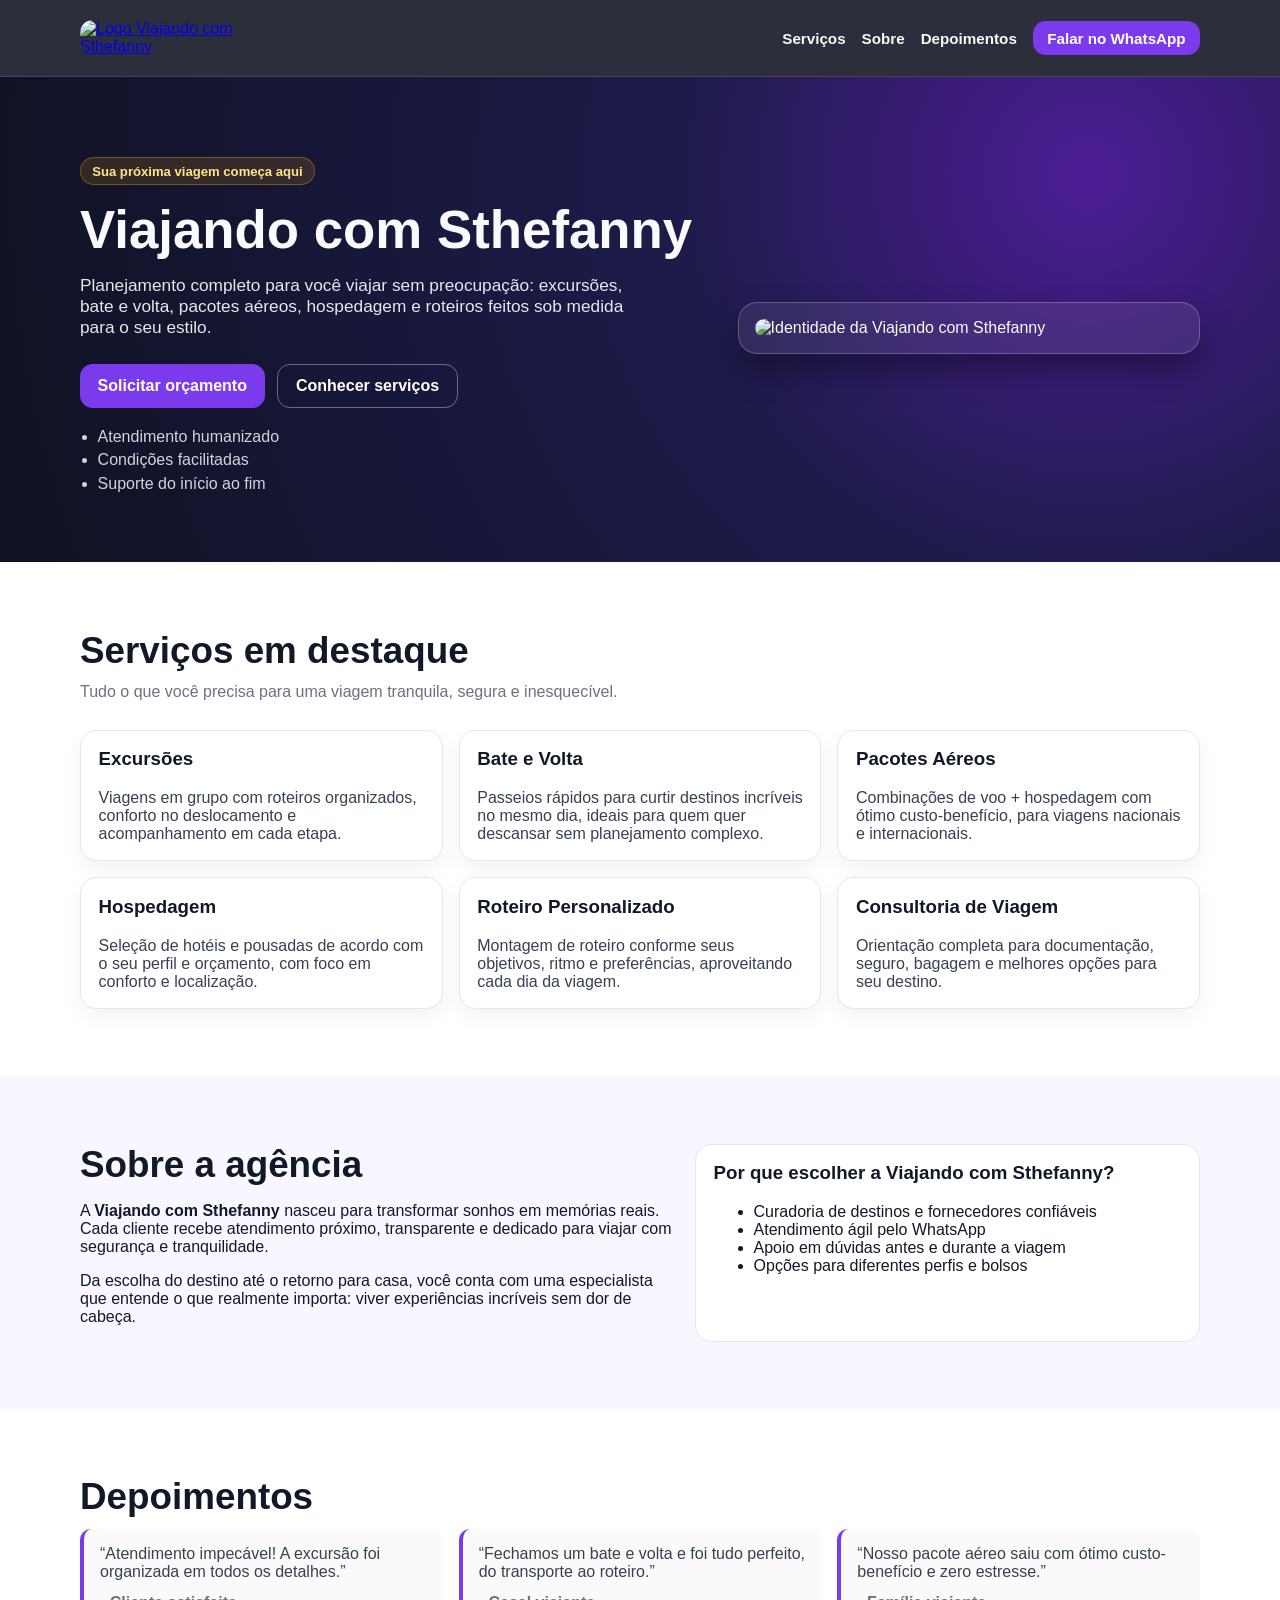
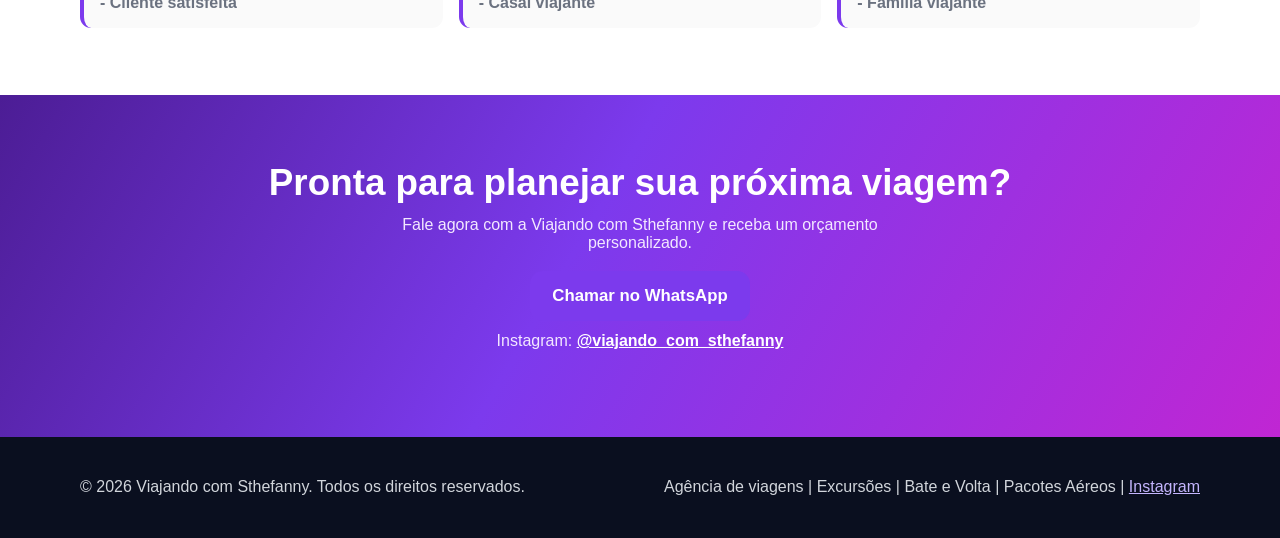
==== public/index.html @ 438d976a "fix: ajusta estrutura estática para deploy na vercel" ====
<!doctype html>
<html lang="pt-BR">
  <head>
    <meta charset="UTF-8" />
    <meta name="viewport" content="width=device-width, initial-scale=1.0" />
    <title>Viajando com Sthefanny | Excursões, Bate e Volta e Pacotes Aéreos</title>
    <meta
      name="description"
      content="Agência de viagens Viajando com Sthefanny: excursões, bate e volta, pacotes aéreos, hospedagem e roteiros personalizados com atendimento humanizado."
    />
    <meta name="theme-color" content="#6d28d9" />
    <meta property="og:title" content="Viajando com Sthefanny" />
    <meta
      property="og:description"
      content="Transforme seus planos em viagens inesquecíveis com excursões, bate e volta e pacotes completos."
    />
    <meta property="og:type" content="website" />
    <meta property="og:image" content="/logo-viajando-com-sthefanny.png" />
    <link rel="stylesheet" href="./styles.css" />
  </head>
  <body>
    <header class="header">
      <div class="container nav">
        <a href="#inicio" class="brand">
          <img src="/logo-viajando-com-sthefanny.png" alt="Logo Viajando com Sthefanny" />
        </a>
        <nav>
          <a href="#servicos">Serviços</a>
          <a href="#sobre">Sobre</a>
          <a href="#depoimentos">Depoimentos</a>
          <a href="#contato" class="btn btn-sm">Falar no WhatsApp</a>
        </nav>
      </div>
    </header>

    <main id="inicio">
      <section class="hero">
        <div class="container hero-grid">
          <div>
            <span class="tag">Sua próxima viagem começa aqui</span>
            <h1>Viajando com Sthefanny</h1>
            <p>
              Planejamento completo para você viajar sem preocupação: excursões, bate e volta,
              pacotes aéreos, hospedagem e roteiros feitos sob medida para o seu estilo.
            </p>
            <div class="actions">
              <a class="btn" href="https://wa.me/5561993784630?text=Ol%C3%A1%2C%20quero%20planejar%20uma%20viagem%20com%20a%20Viajando%20com%20Sthefanny!" target="_blank" rel="noopener noreferrer">Solicitar orçamento</a>
              <a class="btn btn-ghost" href="#servicos">Conhecer serviços</a>
            </div>
            <ul class="highlights">
              <li>Atendimento humanizado</li>
              <li>Condições facilitadas</li>
              <li>Suporte do início ao fim</li>
            </ul>
          </div>
          <div class="hero-card">
            <img src="/logo-viajando-com-sthefanny.png" alt="Identidade da Viajando com Sthefanny" />
          </div>
        </div>
      </section>

      <section id="servicos" class="section">
        <div class="container">
          <h2>Serviços em destaque</h2>
          <p class="section-intro">
            Tudo o que você precisa para uma viagem tranquila, segura e inesquecível.
          </p>
          <div class="cards">
            <article class="card">
              <h3>Excursões</h3>
              <p>
                Viagens em grupo com roteiros organizados, conforto no deslocamento e
                acompanhamento em cada etapa.
              </p>
            </article>
            <article class="card">
              <h3>Bate e Volta</h3>
              <p>
                Passeios rápidos para curtir destinos incríveis no mesmo dia, ideais para quem
                quer descansar sem planejamento complexo.
              </p>
            </article>
            <article class="card">
              <h3>Pacotes Aéreos</h3>
              <p>
                Combinações de voo + hospedagem com ótimo custo-benefício, para viagens nacionais e
                internacionais.
              </p>
            </article>
            <article class="card">
              <h3>Hospedagem</h3>
              <p>
                Seleção de hotéis e pousadas de acordo com o seu perfil e orçamento, com foco em
                conforto e localização.
              </p>
            </article>
            <article class="card">
              <h3>Roteiro Personalizado</h3>
              <p>
                Montagem de roteiro conforme seus objetivos, ritmo e preferências, aproveitando cada
                dia da viagem.
              </p>
            </article>
            <article class="card">
              <h3>Consultoria de Viagem</h3>
              <p>
                Orientação completa para documentação, seguro, bagagem e melhores opções para seu
                destino.
              </p>
            </article>
          </div>
        </div>
      </section>

      <section id="sobre" class="section section-alt">
        <div class="container split">
          <div>
            <h2>Sobre a agência</h2>
            <p>
              A <strong>Viajando com Sthefanny</strong> nasceu para transformar sonhos em memórias
              reais. Cada cliente recebe atendimento próximo, transparente e dedicado para viajar com
              segurança e tranquilidade.
            </p>
            <p>
              Da escolha do destino até o retorno para casa, você conta com uma especialista que
              entende o que realmente importa: viver experiências incríveis sem dor de cabeça.
            </p>
          </div>
          <aside class="box">
            <h3>Por que escolher a Viajando com Sthefanny?</h3>
            <ul>
              <li>Curadoria de destinos e fornecedores confiáveis</li>
              <li>Atendimento ágil pelo WhatsApp</li>
              <li>Apoio em dúvidas antes e durante a viagem</li>
              <li>Opções para diferentes perfis e bolsos</li>
            </ul>
          </aside>
        </div>
      </section>

      <section id="depoimentos" class="section">
        <div class="container">
          <h2>Depoimentos</h2>
          <div class="testimonials">
            <blockquote>
              “Atendimento impecável! A excursão foi organizada em todos os detalhes.”
              <cite>- Cliente satisfeita</cite>
            </blockquote>
            <blockquote>
              “Fechamos um bate e volta e foi tudo perfeito, do transporte ao roteiro.”
              <cite>- Casal viajante</cite>
            </blockquote>
            <blockquote>
              “Nosso pacote aéreo saiu com ótimo custo-benefício e zero estresse.”
              <cite>- Família viajante</cite>
            </blockquote>
          </div>
        </div>
      </section>

      <section id="contato" class="section cta">
        <div class="container cta-box">
          <h2>Pronta para planejar sua próxima viagem?</h2>
          <p>
            Fale agora com a Viajando com Sthefanny e receba um orçamento personalizado.
          </p>
          <a class="btn btn-lg" href="https://wa.me/5561993784630?text=Ol%C3%A1%2C%20quero%20um%20or%C3%A7amento%20de%20viagem!" target="_blank" rel="noopener noreferrer">
            Chamar no WhatsApp
          </a>
          <p>
            Instagram: <a href="https://www.instagram.com/viajando_com_sthefanny?igsh=MXdqYjVkMGV1NWR2dw==" target="_blank" rel="noopener noreferrer">@viajando_com_sthefanny</a>
          </p>
        </div>
      </section>
    </main>

    <footer class="footer">
      <div class="container footer-content">
        <p>© <span id="year"></span> Viajando com Sthefanny. Todos os direitos reservados.</p>
        <p>
          Agência de viagens | Excursões | Bate e Volta | Pacotes Aéreos |
          <a href="https://www.instagram.com/viajando_com_sthefanny?igsh=MXdqYjVkMGV1NWR2dw==" target="_blank" rel="noopener noreferrer">Instagram</a>
        </p>
      </div>
    </footer>

    <script src="./script.js"></script>
  </body>
</html>
---- public/styles.css ----
:root {
  --bg: #0f1222;
  --bg-soft: #171a2d;
  --surface: #ffffff;
  --text: #111827;
  --text-light: #f9fafb;
  --primary: #7c3aed;
  --primary-strong: #5b21b6;
  --accent: #f59e0b;
  --muted: #6b7280;
  --border: #e5e7eb;
}

* {
  box-sizing: border-box;
}

html,
body {
  margin: 0;
  padding: 0;
  font-family: "Inter", "Segoe UI", Roboto, Arial, sans-serif;
  color: var(--text);
  background: #fff;
  scroll-behavior: smooth;
}

img {
  max-width: 100%;
  display: block;
}

.container {
  width: min(1120px, calc(100% - 2rem));
  margin-inline: auto;
}

.header {
  position: sticky;
  top: 0;
  z-index: 50;
  background: rgba(15, 18, 34, 0.88);
  backdrop-filter: blur(8px);
  border-bottom: 1px solid rgba(255, 255, 255, 0.12);
}

.nav {
  min-height: 76px;
  display: flex;
  align-items: center;
  justify-content: space-between;
  gap: 1rem;
}

.brand img {
  width: 168px;
  height: auto;
  border-radius: 0.8rem;
}

nav {
  display: flex;
  align-items: center;
  gap: 1rem;
}

nav a {
  color: var(--text-light);
  text-decoration: none;
  font-weight: 600;
  font-size: 0.95rem;
}

.hero {
  background: radial-gradient(circle at 85% 20%, #4c1d95 0%, #1e1b4b 35%, var(--bg) 100%);
  color: var(--text-light);
  padding: 5rem 0 4rem;
}

.hero-grid {
  display: grid;
  grid-template-columns: 1.15fr 0.85fr;
  gap: 2rem;
  align-items: center;
}

.tag {
  display: inline-block;
  background: rgba(245, 158, 11, 0.15);
  color: #fde68a;
  border: 1px solid rgba(245, 158, 11, 0.35);
  padding: 0.35rem 0.7rem;
  border-radius: 999px;
  font-weight: 700;
  font-size: 0.82rem;
  margin-bottom: 1rem;
}

h1 {
  margin: 0 0 1rem;
  font-size: clamp(2rem, 5vw, 3.3rem);
  line-height: 1.08;
}

.hero p {
  max-width: 58ch;
  font-size: 1.08rem;
  color: #e5e7eb;
}

.actions {
  margin-top: 1.6rem;
  display: flex;
  flex-wrap: wrap;
  gap: 0.8rem;
}

.btn {
  display: inline-flex;
  align-items: center;
  justify-content: center;
  text-decoration: none;
  border: 0;
  border-radius: 0.8rem;
  padding: 0.76rem 1.1rem;
  background: var(--primary);
  color: #fff;
  font-weight: 700;
  transition: 0.2s ease;
}

.btn:hover {
  transform: translateY(-1px);
  background: var(--primary-strong);
}

.btn-ghost {
  background: transparent;
  border: 1px solid rgba(255, 255, 255, 0.36);
}

.btn-sm {
  padding: 0.55rem 0.9rem;
}

.btn-lg {
  padding: 0.95rem 1.4rem;
  font-size: 1.05rem;
}

.highlights {
  margin: 1.2rem 0 0;
  padding-left: 1.1rem;
  color: #d1d5db;
}

.highlights li {
  margin-bottom: 0.35rem;
}

.hero-card {
  background: rgba(255, 255, 255, 0.08);
  border: 1px solid rgba(255, 255, 255, 0.22);
  border-radius: 1.2rem;
  padding: 1rem;
  box-shadow: 0 16px 32px rgba(0, 0, 0, 0.35);
}

.hero-card img {
  width: 100%;
  border-radius: 1rem;
}

.section {
  padding: 4.2rem 0;
}

.section h2 {
  font-size: clamp(1.6rem, 3.2vw, 2.3rem);
  margin: 0 0 0.7rem;
}

.section-intro {
  margin: 0 0 1.8rem;
  color: var(--muted);
  max-width: 64ch;
}

.cards {
  display: grid;
  grid-template-columns: repeat(3, minmax(0, 1fr));
  gap: 1rem;
}

.card {
  background: var(--surface);
  border: 1px solid var(--border);
  border-radius: 1rem;
  padding: 1.1rem;
  box-shadow: 0 8px 20px rgba(15, 23, 42, 0.05);
}

.card h3 {
  margin-top: 0;
}

.card p {
  color: #374151;
  margin-bottom: 0;
}

.section-alt {
  background: #f8f7ff;
}

.split {
  display: grid;
  grid-template-columns: 1fr 0.85fr;
  gap: 1.3rem;
}

.box {
  background: #fff;
  border: 1px solid var(--border);
  border-radius: 1rem;
  padding: 1.1rem;
}

.box h3 {
  margin-top: 0;
}

.box ul {
  margin-bottom: 0;
}

.testimonials {
  display: grid;
  grid-template-columns: repeat(3, minmax(0, 1fr));
  gap: 1rem;
}

blockquote {
  margin: 0;
  border-left: 4px solid var(--primary);
  background: #fafafa;
  border-radius: 0.7rem;
  padding: 1rem;
  color: #374151;
}

cite {
  margin-top: 0.8rem;
  display: block;
  color: #6b7280;
  font-style: normal;
  font-weight: 600;
}

.cta {
  background: linear-gradient(120deg, #4c1d95 0%, #7c3aed 45%, #c026d3 100%);
  color: #fff;
}

.cta-box {
  text-align: center;
}

.cta-box p {
  margin: 0.7rem auto 1.2rem;
  max-width: 56ch;
  color: #f3e8ff;
}

.cta-box a:not(.btn) {
  color: #fff;
  font-weight: 700;
}

.footer {
  background: #0a0f1f;
  color: #d1d5db;
  padding: 1.6rem 0;
}

.footer a {
  color: #c4b5fd;
}

.footer-content {
  display: flex;
  justify-content: space-between;
  gap: 0.7rem;
  flex-wrap: wrap;
}

@media (max-width: 960px) {
  .hero-grid,
  .split {
    grid-template-columns: 1fr;
  }

  .cards,
  .testimonials {
    grid-template-columns: repeat(2, minmax(0, 1fr));
  }
}

@media (max-width: 720px) {
  nav a:not(.btn) {
    display: none;
  }

  .cards,
  .testimonials {
    grid-template-columns: 1fr;
  }

  .hero {
    padding-top: 4rem;
  }
}
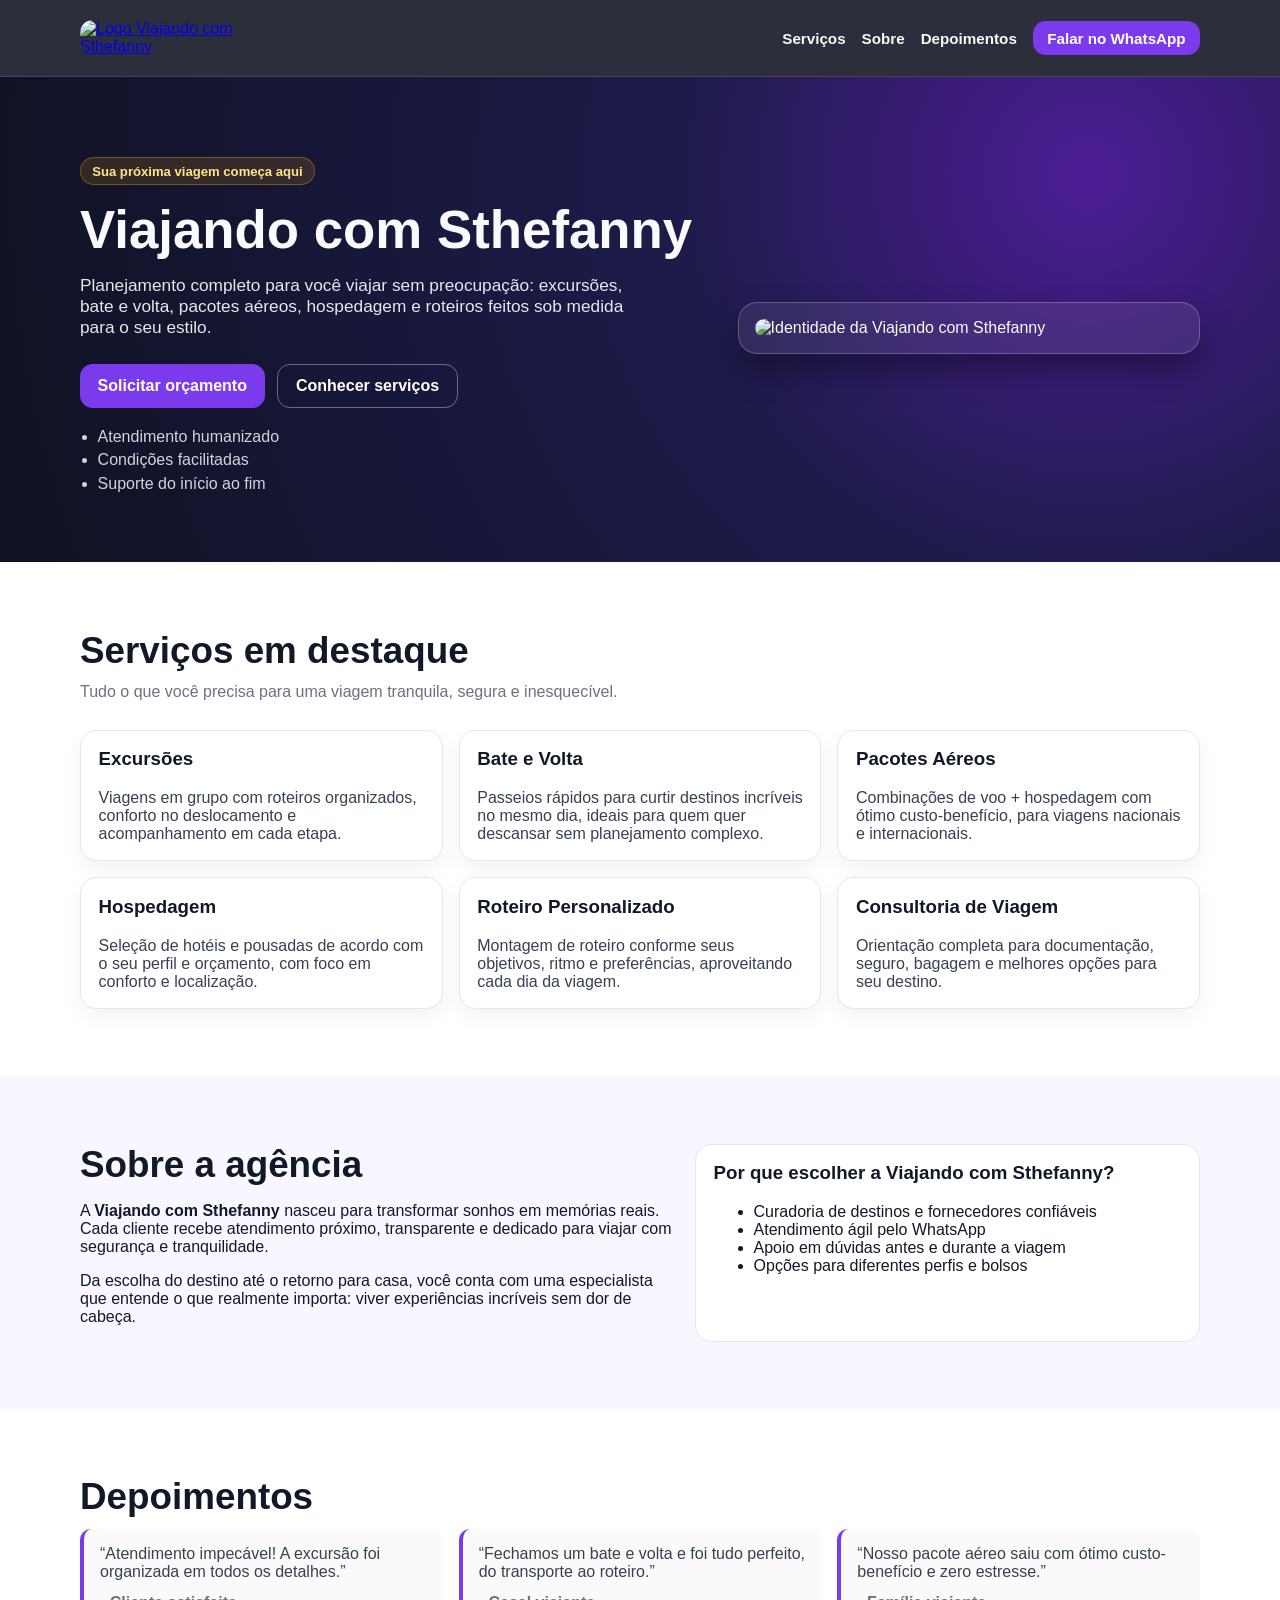
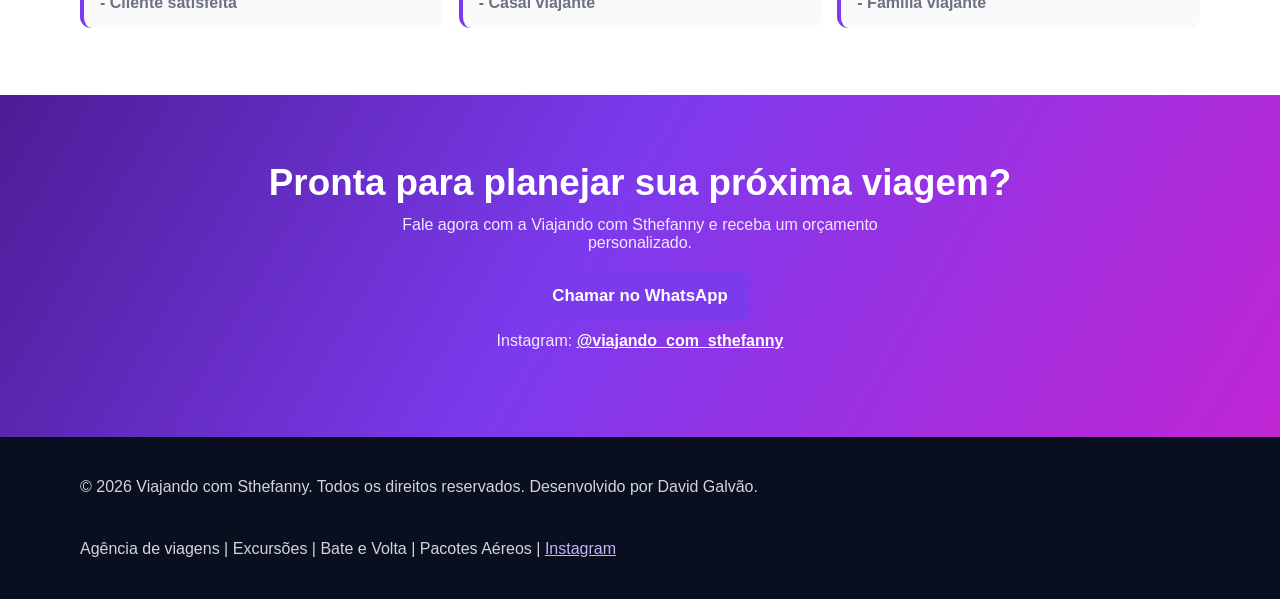
==== commit a2ae3c9c: "feat: adiciona crédito de desenvolvimento no rodapé" ====
--- a/public/index.html
+++ b/public/index.html
@@ -176,7 +176,10 @@
 
     <footer class="footer">
       <div class="container footer-content">
-        <p>© <span id="year"></span> Viajando com Sthefanny. Todos os direitos reservados.</p>
+        <p>
+          © <span id="year"></span> Viajando com Sthefanny. Todos os direitos reservados.
+          Desenvolvido por David Galvão.
+        </p>
         <p>
           Agência de viagens | Excursões | Bate e Volta | Pacotes Aéreos |
           <a href="https://www.instagram.com/viajando_com_sthefanny?igsh=MXdqYjVkMGV1NWR2dw==" target="_blank" rel="noopener noreferrer">Instagram</a>
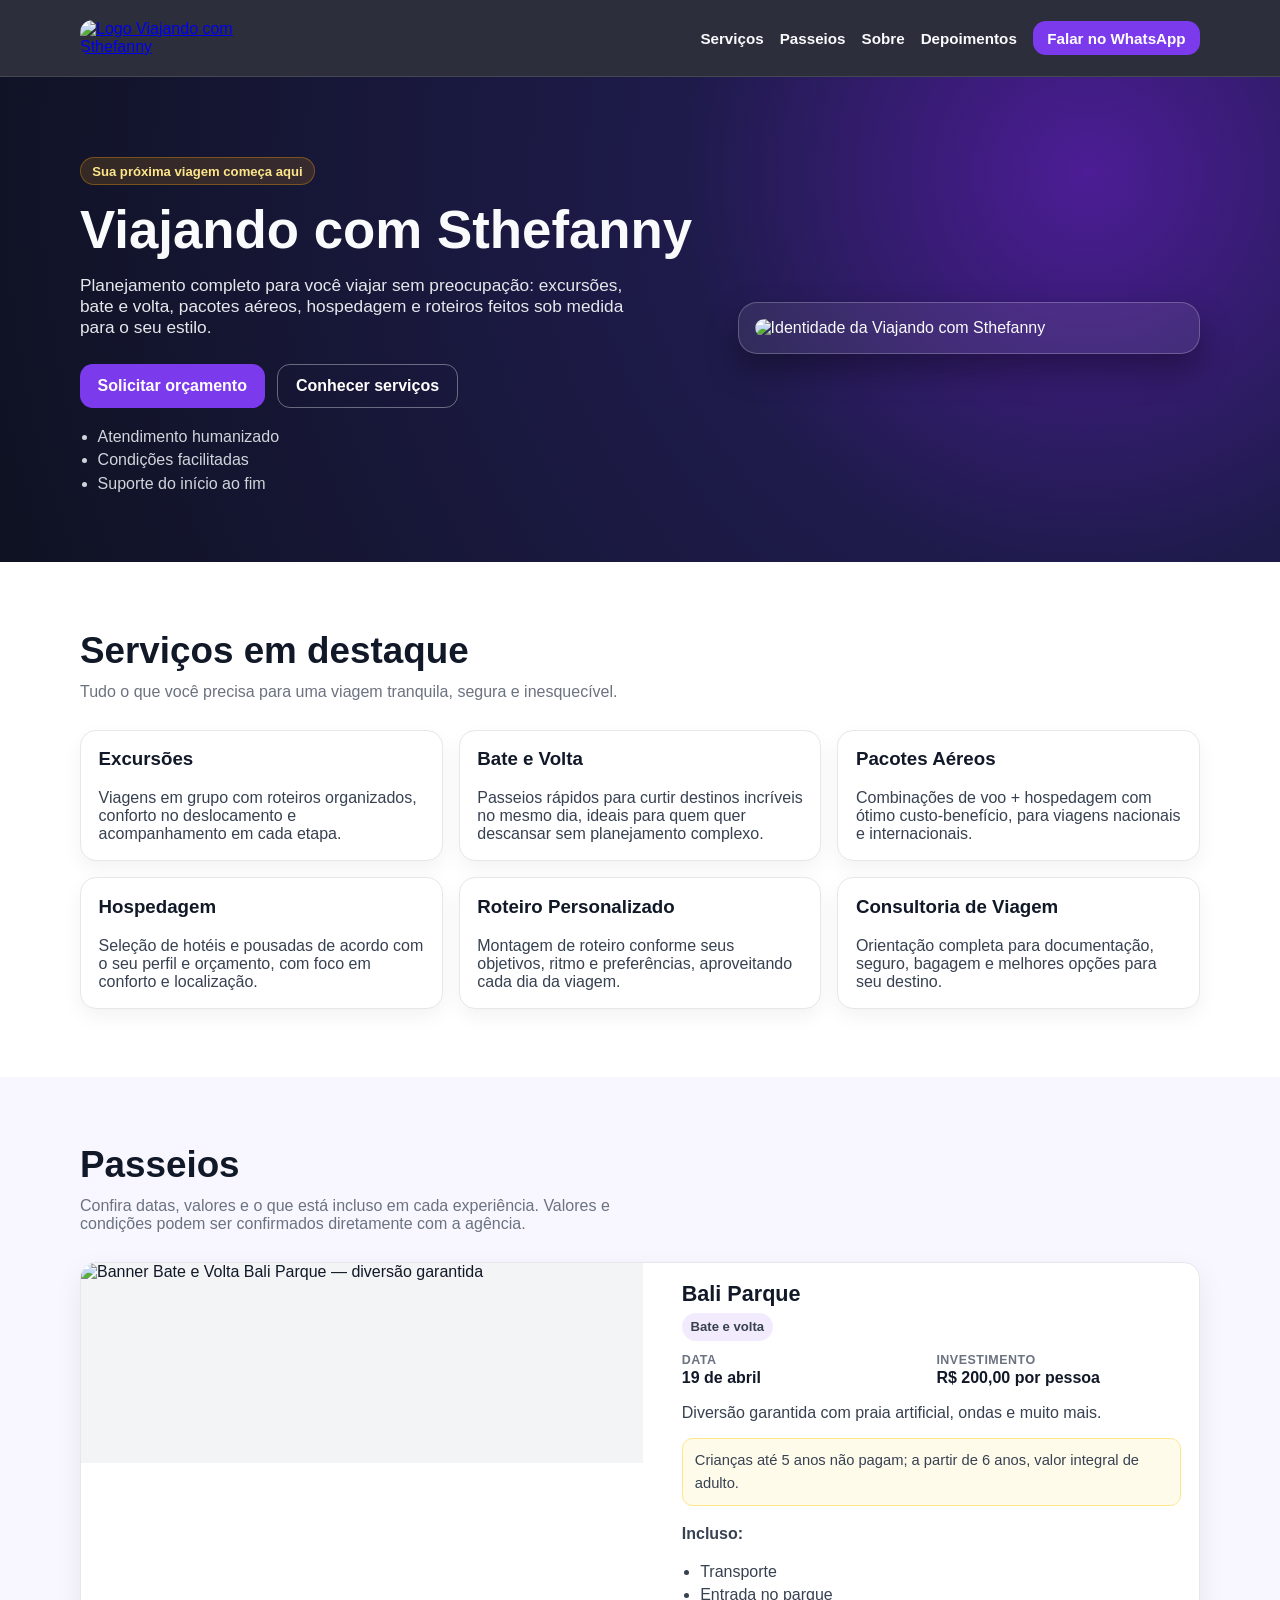
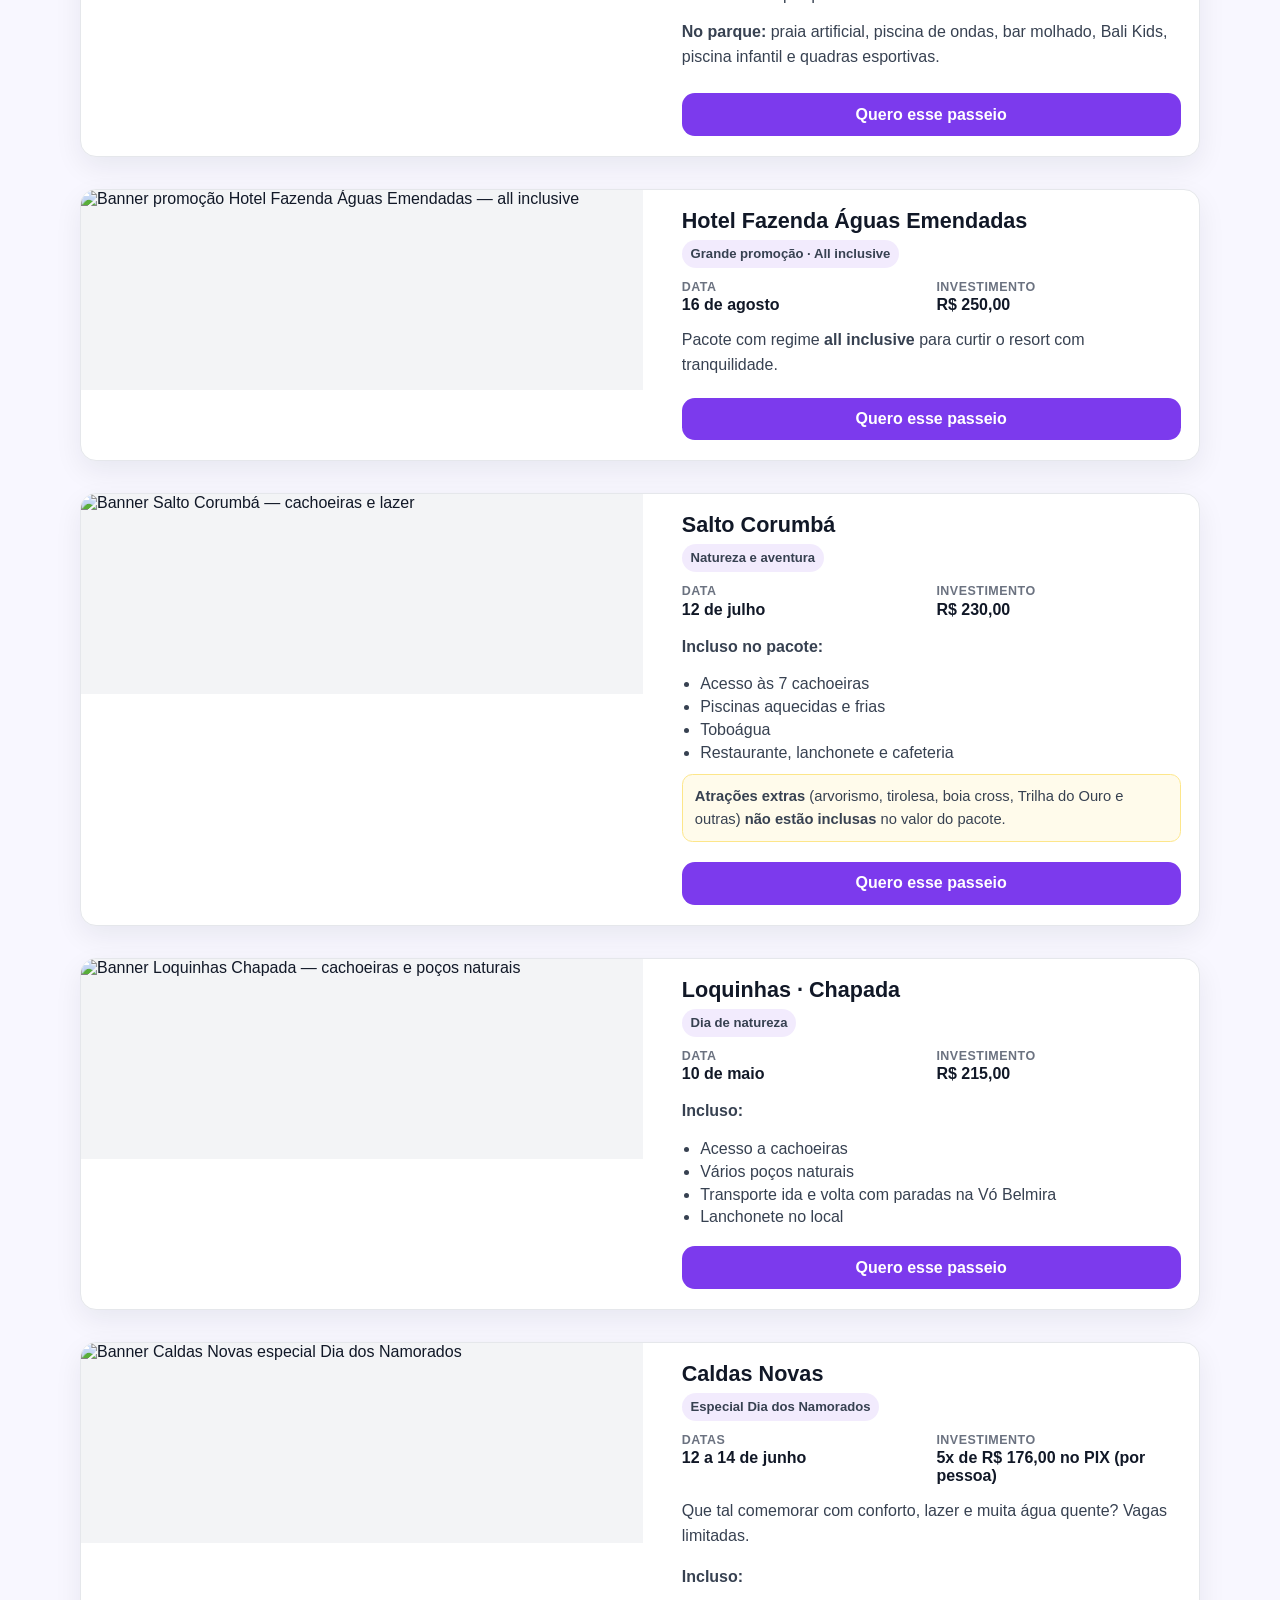
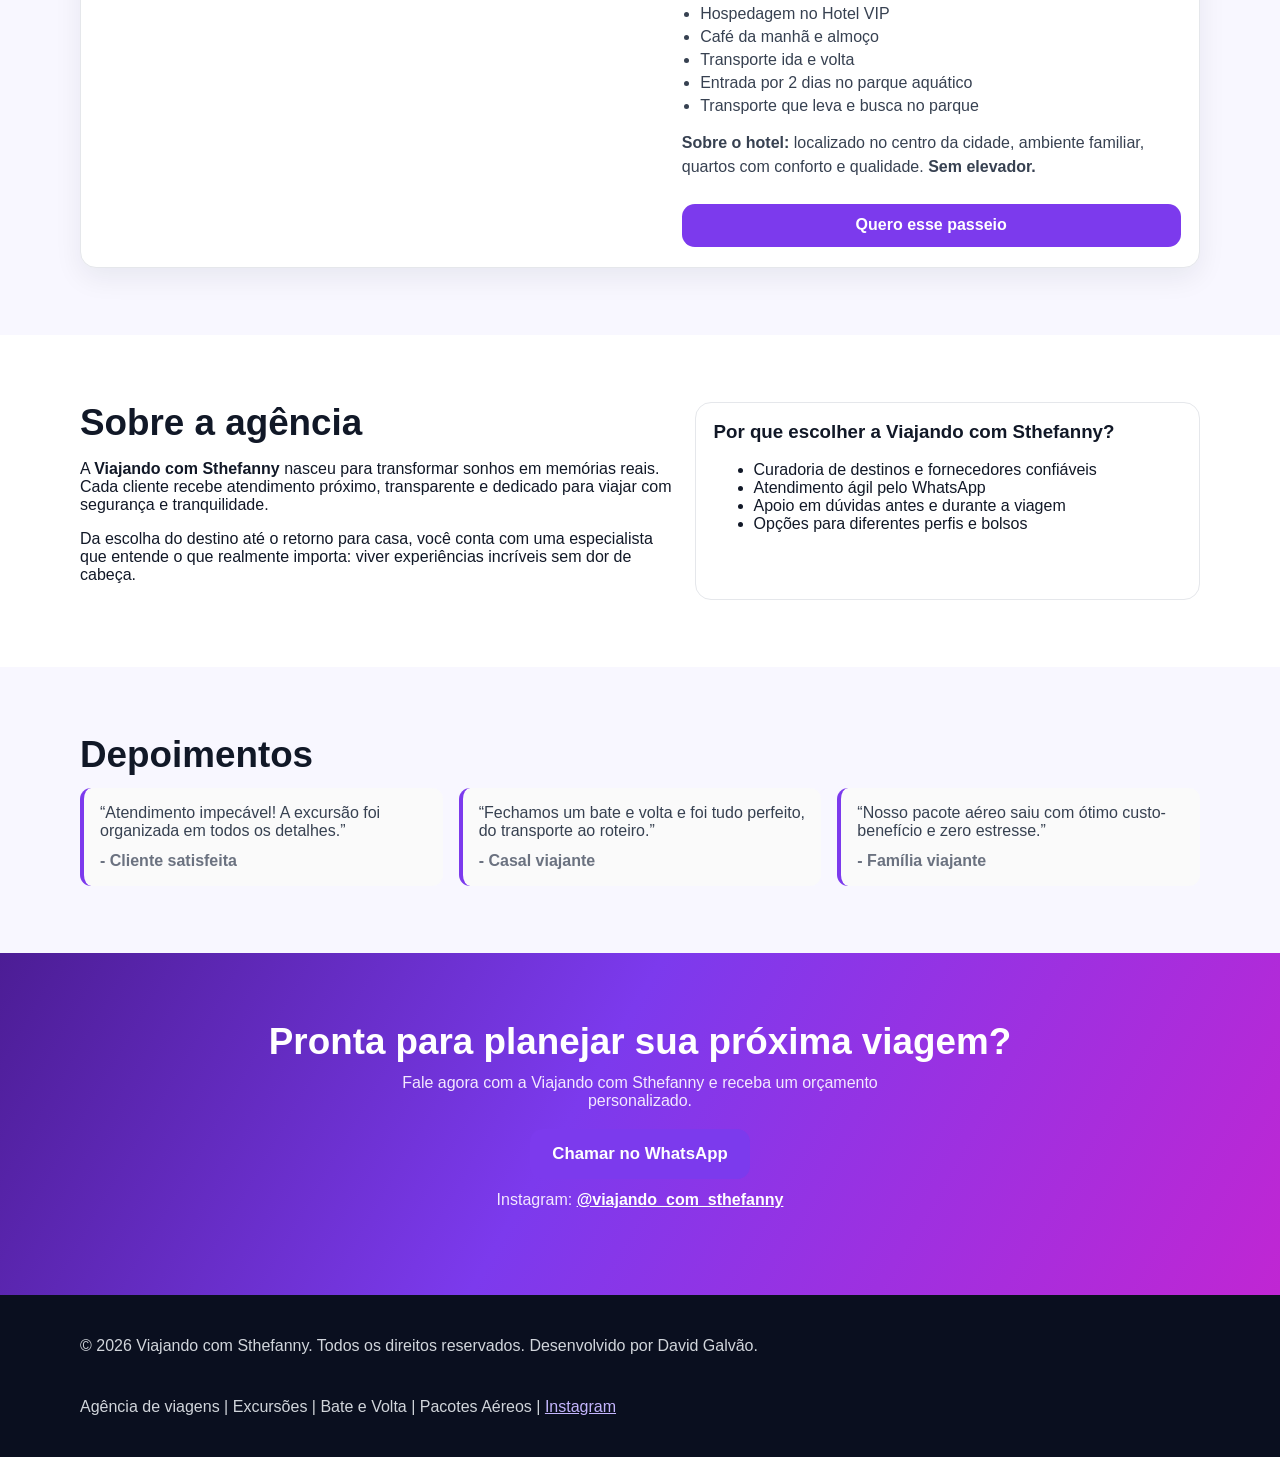
==== commit 38aaaf2e: "feat: adiciona seção de passeios com banners e descrições" ====
--- a/public/index.html
+++ b/public/index.html
@@ -26,6 +26,7 @@
         </a>
         <nav>
           <a href="#servicos">Serviços</a>
+          <a href="#passeios">Passeios</a>
           <a href="#sobre">Sobre</a>
           <a href="#depoimentos">Depoimentos</a>
           <a href="#contato" class="btn btn-sm">Falar no WhatsApp</a>
@@ -112,7 +113,218 @@
         </div>
       </section>
 
-      <section id="sobre" class="section section-alt">
+      <section id="passeios" class="section section-alt">
+        <div class="container">
+          <h2>Passeios</h2>
+          <p class="section-intro">
+            Confira datas, valores e o que está incluso em cada experiência. Valores e condições podem
+            ser confirmados diretamente com a agência.
+          </p>
+          <div class="passeios-grid">
+            <article class="passeio-card" id="passeio-bali-parque">
+              <div class="passeio-banner">
+                <img
+                  src="/passeio-bali-parque.png"
+                  alt="Banner Bate e Volta Bali Parque — diversão garantida"
+                  loading="lazy"
+                />
+              </div>
+              <div class="passeio-body">
+                <h3>Bali Parque</h3>
+                <p class="passeio-tag">Bate e volta</p>
+                <dl class="passeio-meta">
+                  <div>
+                    <dt>Data</dt>
+                    <dd>19 de abril</dd>
+                  </div>
+                  <div>
+                    <dt>Investimento</dt>
+                    <dd>R$ 200,00 por pessoa</dd>
+                  </div>
+                </dl>
+                <p class="passeio-lead">Diversão garantida com praia artificial, ondas e muito mais.</p>
+                <p class="passeio-note">
+                  Crianças até 5 anos não pagam; a partir de 6 anos, valor integral de adulto.
+                </p>
+                <p><strong>Incluso:</strong></p>
+                <ul class="passeio-list">
+                  <li>Transporte</li>
+                  <li>Entrada no parque</li>
+                </ul>
+                <p><strong>No parque:</strong> praia artificial, piscina de ondas, bar molhado, Bali Kids,
+                  piscina infantil e quadras esportivas.</p>
+                <a
+                  class="btn btn-block"
+                  href="https://wa.me/5561993784630?text=Ol%C3%A1%2C%20quero%20informa%C3%A7%C3%B5es%20sobre%20o%20bate%20e%20volta%20para%20o%20Bali%20Parque%20%2819%2F04%29."
+                  target="_blank"
+                  rel="noopener noreferrer"
+                  >Quero esse passeio</a
+                >
+              </div>
+            </article>
+
+            <article class="passeio-card" id="passeio-hotel-fazenda">
+              <div class="passeio-banner">
+                <img
+                  src="/passeio-hotel-fazenda-aguas-emendadas.png"
+                  alt="Banner promoção Hotel Fazenda Águas Emendadas — all inclusive"
+                  loading="lazy"
+                />
+              </div>
+              <div class="passeio-body">
+                <h3>Hotel Fazenda Águas Emendadas</h3>
+                <p class="passeio-tag">Grande promoção · All inclusive</p>
+                <dl class="passeio-meta">
+                  <div>
+                    <dt>Data</dt>
+                    <dd>16 de agosto</dd>
+                  </div>
+                  <div>
+                    <dt>Investimento</dt>
+                    <dd>R$ 250,00</dd>
+                  </div>
+                </dl>
+                <p class="passeio-lead">
+                  Pacote com regime <strong>all inclusive</strong> para curtir o resort com tranquilidade.
+                </p>
+                <a
+                  class="btn btn-block"
+                  href="https://wa.me/5561993784630?text=Ol%C3%A1%2C%20quero%20informa%C3%A7%C3%B5es%20sobre%20o%20Hotel%20Fazenda%20%C3%81guas%20Emendadas%20%2816%2F08%29."
+                  target="_blank"
+                  rel="noopener noreferrer"
+                  >Quero esse passeio</a
+                >
+              </div>
+            </article>
+
+            <article class="passeio-card" id="passeio-salto-corumba">
+              <div class="passeio-banner">
+                <img
+                  src="/passeio-salto-corumba.png"
+                  alt="Banner Salto Corumbá — cachoeiras e lazer"
+                  loading="lazy"
+                />
+              </div>
+              <div class="passeio-body">
+                <h3>Salto Corumbá</h3>
+                <p class="passeio-tag">Natureza e aventura</p>
+                <dl class="passeio-meta">
+                  <div>
+                    <dt>Data</dt>
+                    <dd>12 de julho</dd>
+                  </div>
+                  <div>
+                    <dt>Investimento</dt>
+                    <dd>R$ 230,00</dd>
+                  </div>
+                </dl>
+                <p><strong>Incluso no pacote:</strong></p>
+                <ul class="passeio-list">
+                  <li>Acesso às 7 cachoeiras</li>
+                  <li>Piscinas aquecidas e frias</li>
+                  <li>Toboágua</li>
+                  <li>Restaurante, lanchonete e cafeteria</li>
+                </ul>
+                <p class="passeio-note">
+                  <strong>Atrações extras</strong> (arvorismo, tirolesa, boia cross, Trilha do Ouro e outras)
+                  <strong>não estão inclusas</strong> no valor do pacote.
+                </p>
+                <a
+                  class="btn btn-block"
+                  href="https://wa.me/5561993784630?text=Ol%C3%A1%2C%20quero%20informa%C3%A7%C3%B5es%20sobre%20o%20passeio%20ao%20Salto%20Corumb%C3%A1%20%2812%2F07%29."
+                  target="_blank"
+                  rel="noopener noreferrer"
+                  >Quero esse passeio</a
+                >
+              </div>
+            </article>
+
+            <article class="passeio-card" id="passeio-loquinhas">
+              <div class="passeio-banner">
+                <img
+                  src="/passeio-loquinhas-chapada.png"
+                  alt="Banner Loquinhas Chapada — cachoeiras e poços naturais"
+                  loading="lazy"
+                />
+              </div>
+              <div class="passeio-body">
+                <h3>Loquinhas · Chapada</h3>
+                <p class="passeio-tag">Dia de natureza</p>
+                <dl class="passeio-meta">
+                  <div>
+                    <dt>Data</dt>
+                    <dd>10 de maio</dd>
+                  </div>
+                  <div>
+                    <dt>Investimento</dt>
+                    <dd>R$ 215,00</dd>
+                  </div>
+                </dl>
+                <p><strong>Incluso:</strong></p>
+                <ul class="passeio-list">
+                  <li>Acesso a cachoeiras</li>
+                  <li>Vários poços naturais</li>
+                  <li>Transporte ida e volta com paradas na Vó Belmira</li>
+                  <li>Lanchonete no local</li>
+                </ul>
+                <a
+                  class="btn btn-block"
+                  href="https://wa.me/5561993784630?text=Ol%C3%A1%2C%20quero%20informa%C3%A7%C3%B5es%20sobre%20Loquinhas%20Chapada%20%2810%2F05%29."
+                  target="_blank"
+                  rel="noopener noreferrer"
+                  >Quero esse passeio</a
+                >
+              </div>
+            </article>
+
+            <article class="passeio-card" id="passeio-caldas-novas">
+              <div class="passeio-banner">
+                <img
+                  src="/passeio-caldas-novas.png"
+                  alt="Banner Caldas Novas especial Dia dos Namorados"
+                  loading="lazy"
+                />
+              </div>
+              <div class="passeio-body">
+                <h3>Caldas Novas</h3>
+                <p class="passeio-tag">Especial Dia dos Namorados</p>
+                <dl class="passeio-meta">
+                  <div>
+                    <dt>Datas</dt>
+                    <dd>12 a 14 de junho</dd>
+                  </div>
+                  <div>
+                    <dt>Investimento</dt>
+                    <dd>5x de R$ 176,00 no PIX (por pessoa)</dd>
+                  </div>
+                </dl>
+                <p class="passeio-lead">
+                  Que tal comemorar com conforto, lazer e muita água quente? Vagas limitadas.
+                </p>
+                <p><strong>Incluso:</strong></p>
+                <ul class="passeio-list">
+                  <li>Hospedagem no Hotel VIP</li>
+                  <li>Café da manhã e almoço</li>
+                  <li>Transporte ida e volta</li>
+                  <li>Entrada por 2 dias no parque aquático</li>
+                  <li>Transporte que leva e busca no parque</li>
+                </ul>
+                <p><strong>Sobre o hotel:</strong> localizado no centro da cidade, ambiente familiar,
+                  quartos com conforto e qualidade. <span class="passeio-note-inline">Sem elevador.</span></p>
+                <a
+                  class="btn btn-block"
+                  href="https://wa.me/5561993784630?text=Ol%C3%A1%2C%20quero%20informa%C3%A7%C3%B5es%20sobre%20Caldas%20Novas%20%28Dia%20dos%20Namorados%2C%2012%E2%80%9314%2F06%29."
+                  target="_blank"
+                  rel="noopener noreferrer"
+                  >Quero esse passeio</a
+                >
+              </div>
+            </article>
+          </div>
+        </div>
+      </section>
+
+      <section id="sobre" class="section">
         <div class="container split">
           <div>
             <h2>Sobre a agência</h2>
@@ -138,7 +350,7 @@
         </div>
       </section>
 
-      <section id="depoimentos" class="section">
+      <section id="depoimentos" class="section section-alt">
         <div class="container">
           <h2>Depoimentos</h2>
           <div class="testimonials">
--- a/public/styles.css
+++ b/public/styles.css
@@ -209,6 +209,119 @@
   margin-bottom: 0;
 }
 
+.passeios-grid {
+  display: flex;
+  flex-direction: column;
+  gap: 2rem;
+}
+
+.passeio-card {
+  display: grid;
+  grid-template-columns: minmax(0, 1.05fr) minmax(0, 1fr);
+  gap: 1.25rem;
+  align-items: start;
+  background: #fff;
+  border: 1px solid var(--border);
+  border-radius: 1rem;
+  overflow: hidden;
+  box-shadow: 0 10px 28px rgba(15, 23, 42, 0.07);
+}
+
+.passeio-banner {
+  background: #f3f4f6;
+}
+
+.passeio-banner img {
+  width: 100%;
+  height: 100%;
+  min-height: 200px;
+  object-fit: cover;
+}
+
+.passeio-body {
+  padding: 1.15rem 1.15rem 1.25rem;
+}
+
+.passeio-body h3 {
+  margin: 0 0 0.35rem;
+  font-size: 1.35rem;
+}
+
+.passeio-tag {
+  margin: 0 0 0.75rem;
+  display: inline-block;
+  font-size: 0.82rem;
+  font-weight: 700;
+  color: var(--primary-strong);
+  background: rgba(124, 58, 237, 0.1);
+  padding: 0.25rem 0.55rem;
+  border-radius: 999px;
+}
+
+.passeio-meta {
+  display: grid;
+  grid-template-columns: repeat(2, minmax(0, 1fr));
+  gap: 0.65rem;
+  margin: 0 0 0.85rem;
+}
+
+.passeio-meta div {
+  margin: 0;
+}
+
+.passeio-meta dt {
+  font-size: 0.78rem;
+  font-weight: 700;
+  text-transform: uppercase;
+  letter-spacing: 0.04em;
+  color: var(--muted);
+}
+
+.passeio-meta dd {
+  margin: 0.15rem 0 0;
+  font-weight: 700;
+  color: var(--text);
+}
+
+.passeio-lead {
+  margin: 0 0 0.75rem;
+  color: #374151;
+}
+
+.passeio-note {
+  margin: 0 0 0.75rem;
+  padding: 0.65rem 0.75rem;
+  background: #fffbeb;
+  border: 1px solid #fde68a;
+  border-radius: 0.65rem;
+  font-size: 0.92rem;
+  color: #78350f;
+}
+
+.passeio-note-inline {
+  font-weight: 700;
+}
+
+.passeio-list {
+  margin: 0 0 0.75rem;
+  padding-left: 1.15rem;
+  color: #374151;
+}
+
+.passeio-list li {
+  margin-bottom: 0.3rem;
+}
+
+.passeio-body p {
+  color: #374151;
+  line-height: 1.55;
+}
+
+.btn-block {
+  width: 100%;
+  margin-top: 0.5rem;
+}
+
 .section-alt {
   background: #f8f7ff;
 }
@@ -300,6 +413,10 @@
     grid-template-columns: 1fr;
   }
 
+  .passeio-card {
+    grid-template-columns: 1fr;
+  }
+
   .cards,
   .testimonials {
     grid-template-columns: repeat(2, minmax(0, 1fr));
@@ -311,6 +428,10 @@
     display: none;
   }
 
+  .passeio-meta {
+    grid-template-columns: 1fr;
+  }
+
   .cards,
   .testimonials {
     grid-template-columns: 1fr;
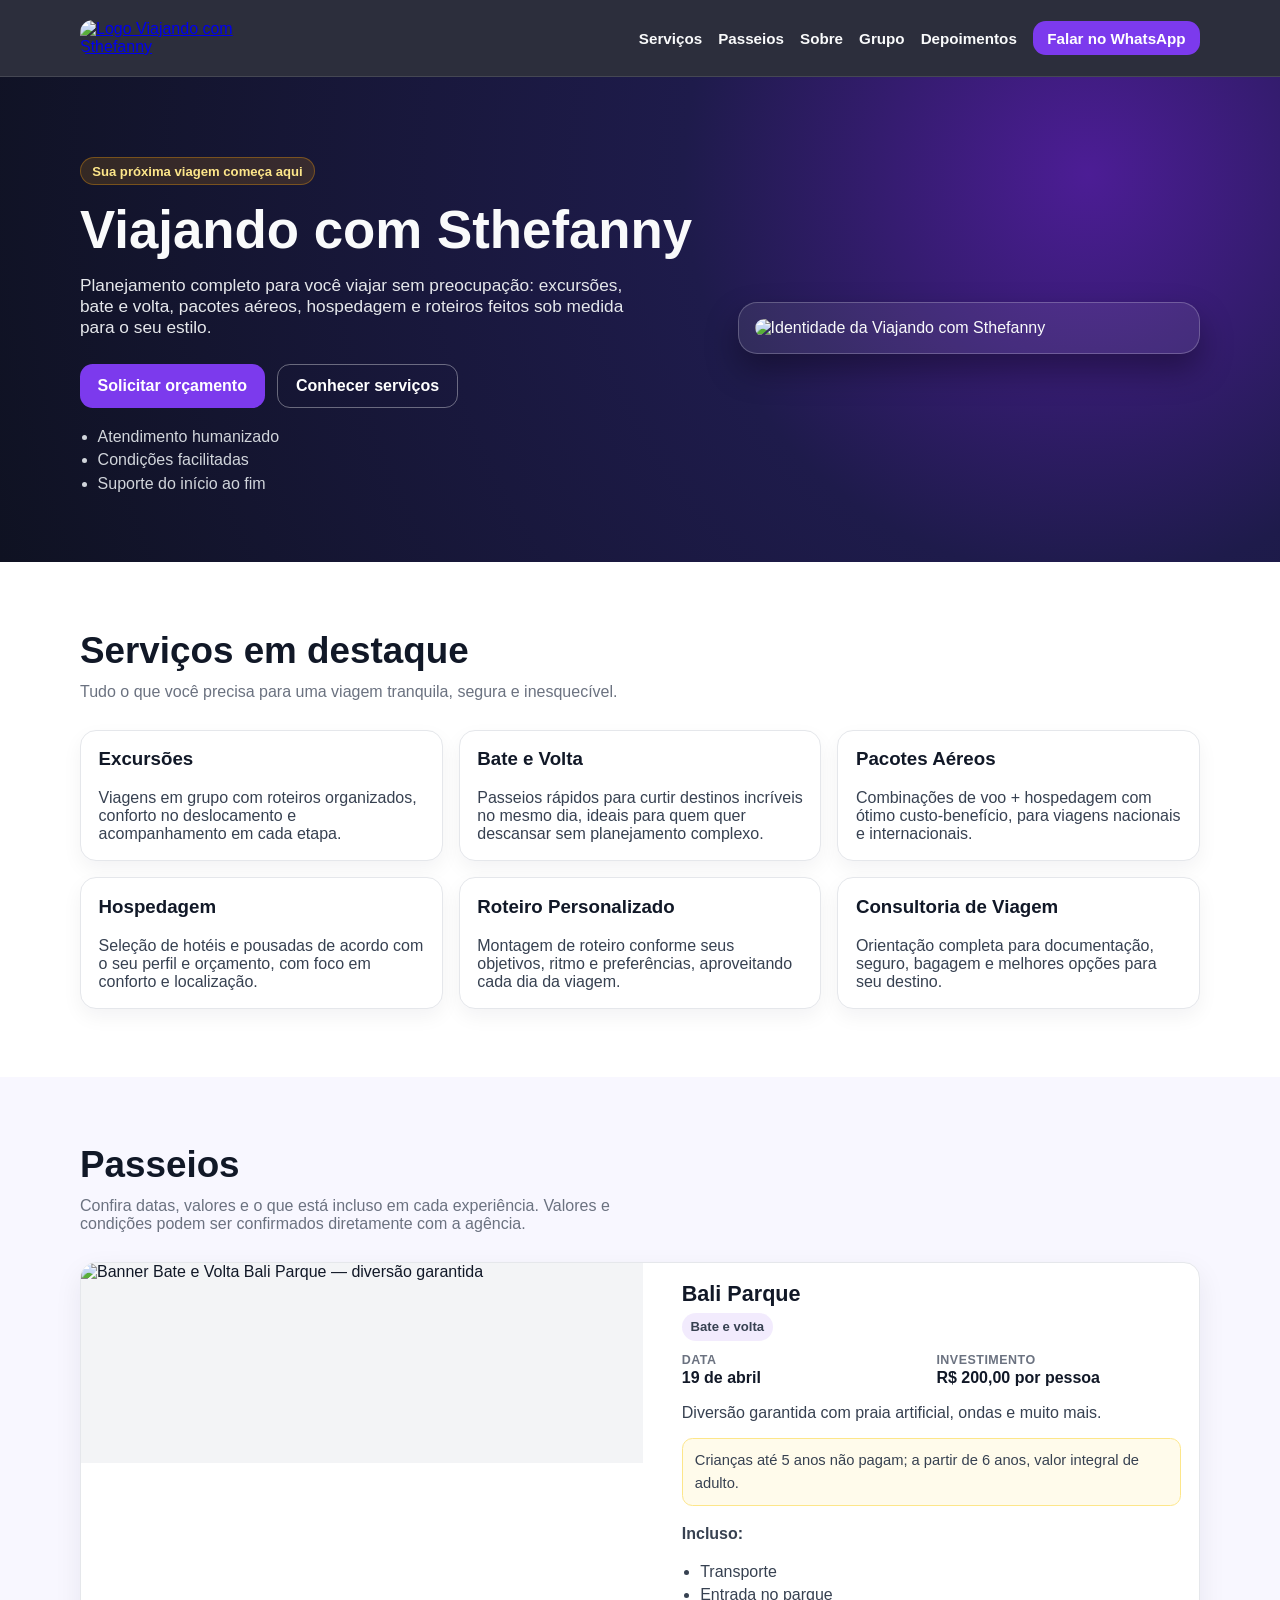
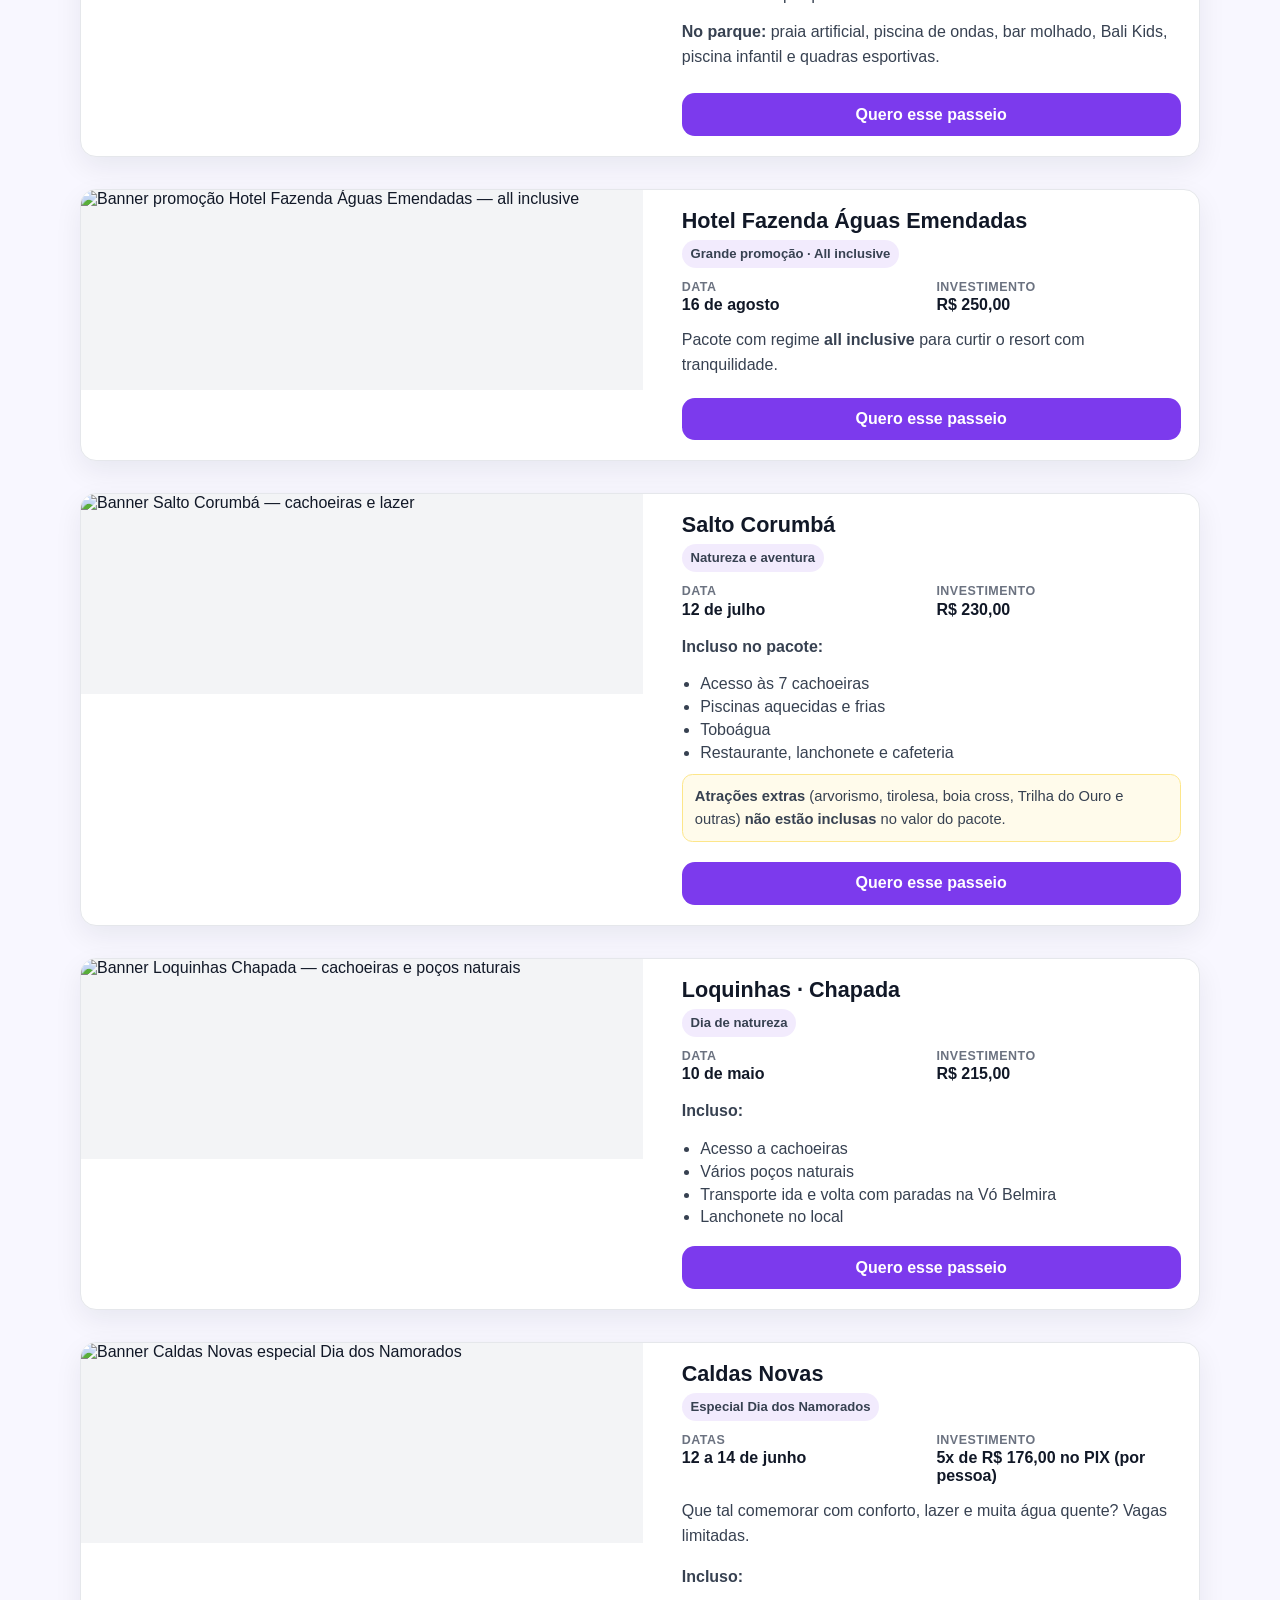
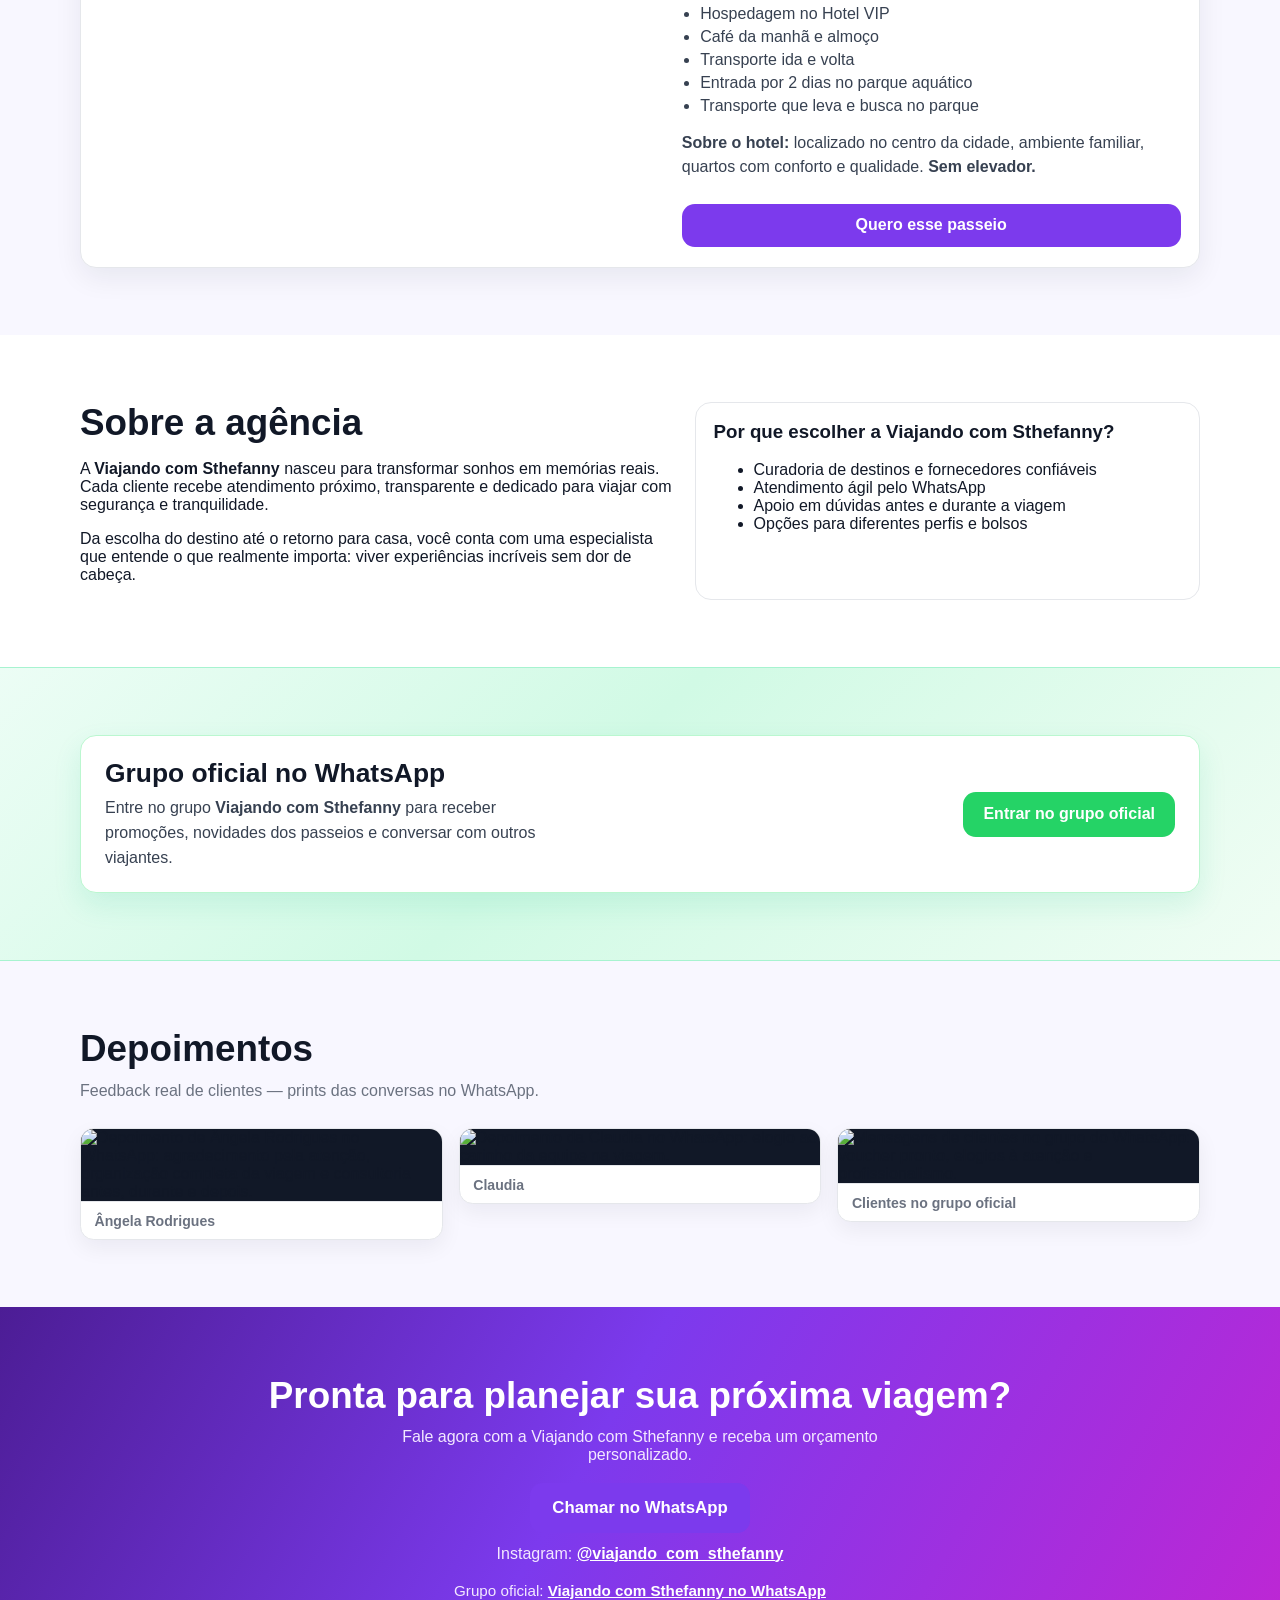
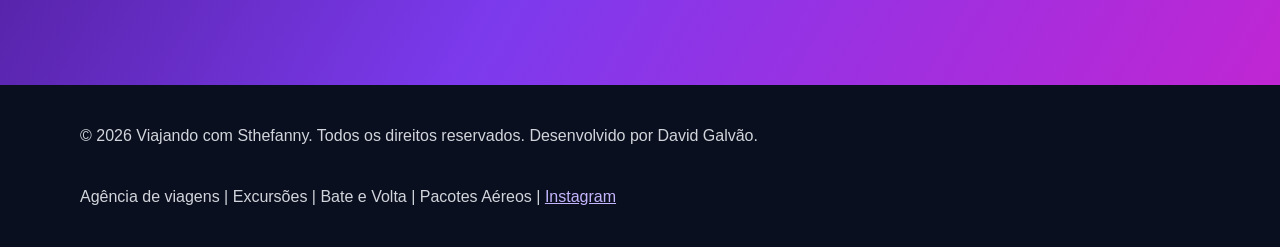
==== commit f470d2e4: "feat: adiciona grupo oficial do WhatsApp e depoimentos com imagens" ====
--- a/public/index.html
+++ b/public/index.html
@@ -28,6 +28,7 @@
           <a href="#servicos">Serviços</a>
           <a href="#passeios">Passeios</a>
           <a href="#sobre">Sobre</a>
+          <a href="#grupo-oficial">Grupo</a>
           <a href="#depoimentos">Depoimentos</a>
           <a href="#contato" class="btn btn-sm">Falar no WhatsApp</a>
         </nav>
@@ -350,22 +351,56 @@
         </div>
       </section>
 
+      <section id="grupo-oficial" class="section grupo-oficial">
+        <div class="container grupo-card">
+          <div class="grupo-copy">
+            <h2>Grupo oficial no WhatsApp</h2>
+            <p>
+              Entre no grupo <strong>Viajando com Sthefanny</strong> para receber promoções, novidades dos
+              passeios e conversar com outros viajantes.
+            </p>
+          </div>
+          <a
+            class="btn btn-grupo"
+            href="https://chat.whatsapp.com/FhCzahZclBd5SIrZJBZsXe"
+            target="_blank"
+            rel="noopener noreferrer"
+            >Entrar no grupo oficial</a
+          >
+        </div>
+      </section>
+
       <section id="depoimentos" class="section section-alt">
         <div class="container">
           <h2>Depoimentos</h2>
-          <div class="testimonials">
-            <blockquote>
-              “Atendimento impecável! A excursão foi organizada em todos os detalhes.”
-              <cite>- Cliente satisfeita</cite>
-            </blockquote>
-            <blockquote>
-              “Fechamos um bate e volta e foi tudo perfeito, do transporte ao roteiro.”
-              <cite>- Casal viajante</cite>
-            </blockquote>
-            <blockquote>
-              “Nosso pacote aéreo saiu com ótimo custo-benefício e zero estresse.”
-              <cite>- Família viajante</cite>
-            </blockquote>
+          <p class="section-intro">
+            Feedback real de clientes — prints das conversas no WhatsApp.
+          </p>
+          <div class="feedback-grid">
+            <figure class="feedback-item">
+              <img
+                src="/feedback-angela-rodrigues.png"
+                alt="Depoimento de Ângela Rodrigues no WhatsApp: agradecimento pela atenção, organização completa da viagem e consultoria antes, durante e depois."
+                loading="lazy"
+              />
+              <figcaption>Ângela Rodrigues</figcaption>
+            </figure>
+            <figure class="feedback-item">
+              <img
+                src="/feedback-claudia.png"
+                alt="Depoimento da Claudia no WhatsApp: elogio ao carinho da equipe na viagem."
+                loading="lazy"
+              />
+              <figcaption>Claudia</figcaption>
+            </figure>
+            <figure class="feedback-item">
+              <img
+                src="/feedback-grupo-clientes.png"
+                alt="Mensagens de clientes no grupo do WhatsApp: voucher pronto, elogios à atenção e profissionalismo."
+                loading="lazy"
+              />
+              <figcaption>Clientes no grupo oficial</figcaption>
+            </figure>
           </div>
         </div>
       </section>
@@ -381,6 +416,12 @@
           </a>
           <p>
             Instagram: <a href="https://www.instagram.com/viajando_com_sthefanny?igsh=MXdqYjVkMGV1NWR2dw==" target="_blank" rel="noopener noreferrer">@viajando_com_sthefanny</a>
+          </p>
+          <p class="cta-extra">
+            Grupo oficial:
+            <a href="https://chat.whatsapp.com/FhCzahZclBd5SIrZJBZsXe" target="_blank" rel="noopener noreferrer"
+              >Viajando com Sthefanny no WhatsApp</a
+            >
           </p>
         </div>
       </section>
--- a/public/styles.css
+++ b/public/styles.css
@@ -390,6 +390,85 @@
   font-weight: 700;
 }
 
+.cta-extra {
+  margin-top: 1rem;
+  margin-bottom: 0;
+  font-size: 0.95rem;
+  color: #ede9fe;
+}
+
+.grupo-oficial {
+  background: linear-gradient(135deg, #ecfdf5 0%, #d1fae5 45%, #f0fdf4 100%);
+  border-block: 1px solid #a7f3d0;
+}
+
+.grupo-card {
+  display: flex;
+  flex-wrap: wrap;
+  align-items: center;
+  justify-content: space-between;
+  gap: 1.25rem;
+  padding: 1.35rem 1.5rem;
+  background: #fff;
+  border: 1px solid #bbf7d0;
+  border-radius: 1rem;
+  box-shadow: 0 12px 28px rgba(16, 185, 129, 0.12);
+}
+
+.grupo-copy h2 {
+  margin: 0 0 0.45rem;
+  font-size: clamp(1.25rem, 2.5vw, 1.65rem);
+}
+
+.grupo-copy p {
+  margin: 0;
+  max-width: 52ch;
+  color: #374151;
+  line-height: 1.55;
+}
+
+.btn-grupo {
+  background: #25d366;
+  color: #fff;
+  padding: 0.85rem 1.25rem;
+  white-space: nowrap;
+}
+
+.btn-grupo:hover {
+  background: #1ebe57;
+}
+
+.feedback-grid {
+  display: grid;
+  grid-template-columns: repeat(3, minmax(0, 1fr));
+  gap: 1rem;
+  align-items: start;
+}
+
+.feedback-item {
+  margin: 0;
+  background: #fff;
+  border: 1px solid var(--border);
+  border-radius: 0.85rem;
+  overflow: hidden;
+  box-shadow: 0 8px 22px rgba(15, 23, 42, 0.06);
+}
+
+.feedback-item img {
+  width: 100%;
+  height: auto;
+  display: block;
+  background: #111827;
+}
+
+.feedback-item figcaption {
+  padding: 0.65rem 0.85rem;
+  font-size: 0.88rem;
+  font-weight: 700;
+  color: var(--muted);
+  border-top: 1px solid var(--border);
+}
+
 .footer {
   background: #0a0f1f;
   color: #d1d5db;
@@ -418,7 +497,8 @@
   }
 
   .cards,
-  .testimonials {
+  .testimonials,
+  .feedback-grid {
     grid-template-columns: repeat(2, minmax(0, 1fr));
   }
 }
@@ -433,8 +513,23 @@
   }
 
   .cards,
-  .testimonials {
+  .testimonials,
+  .feedback-grid {
     grid-template-columns: 1fr;
+  }
+
+  .grupo-card {
+    flex-direction: column;
+    align-items: stretch;
+    text-align: center;
+  }
+
+  .grupo-copy {
+    text-align: center;
+  }
+
+  .grupo-copy p {
+    margin-inline: auto;
   }
 
   .hero {
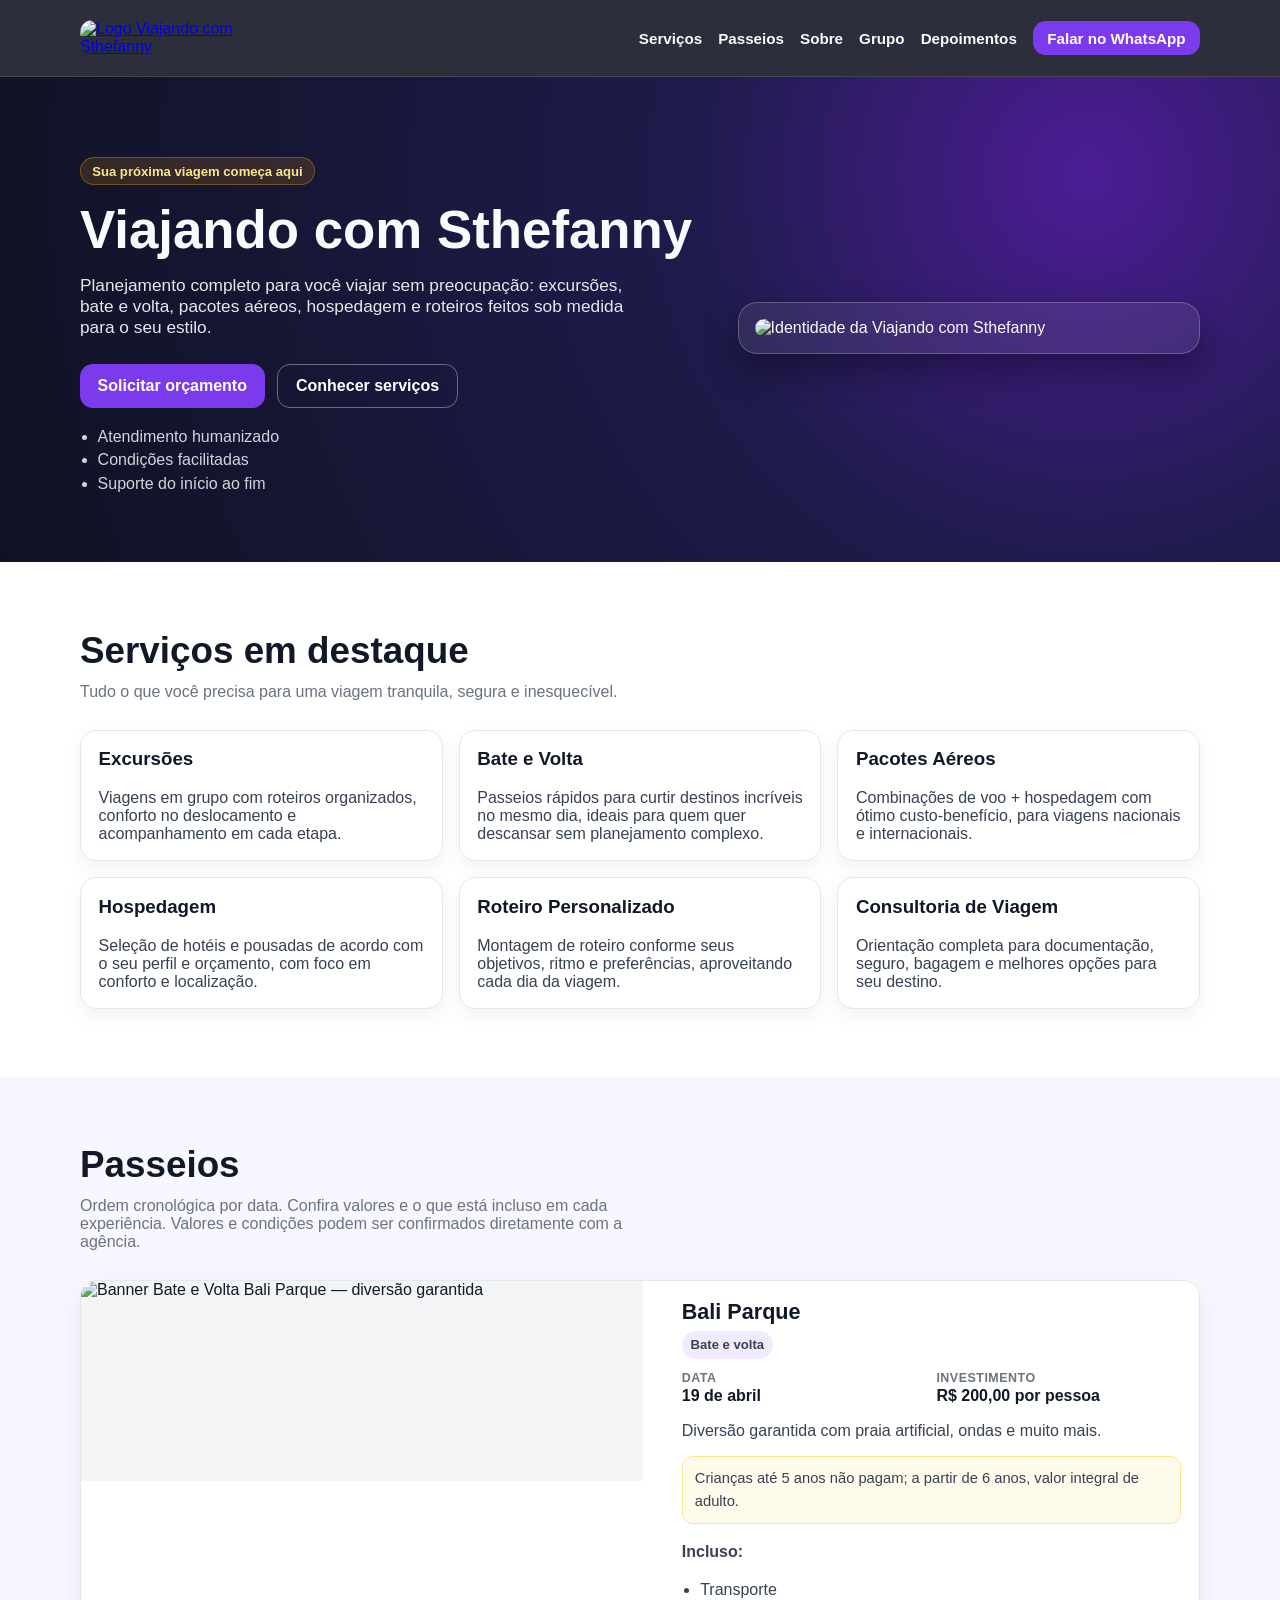
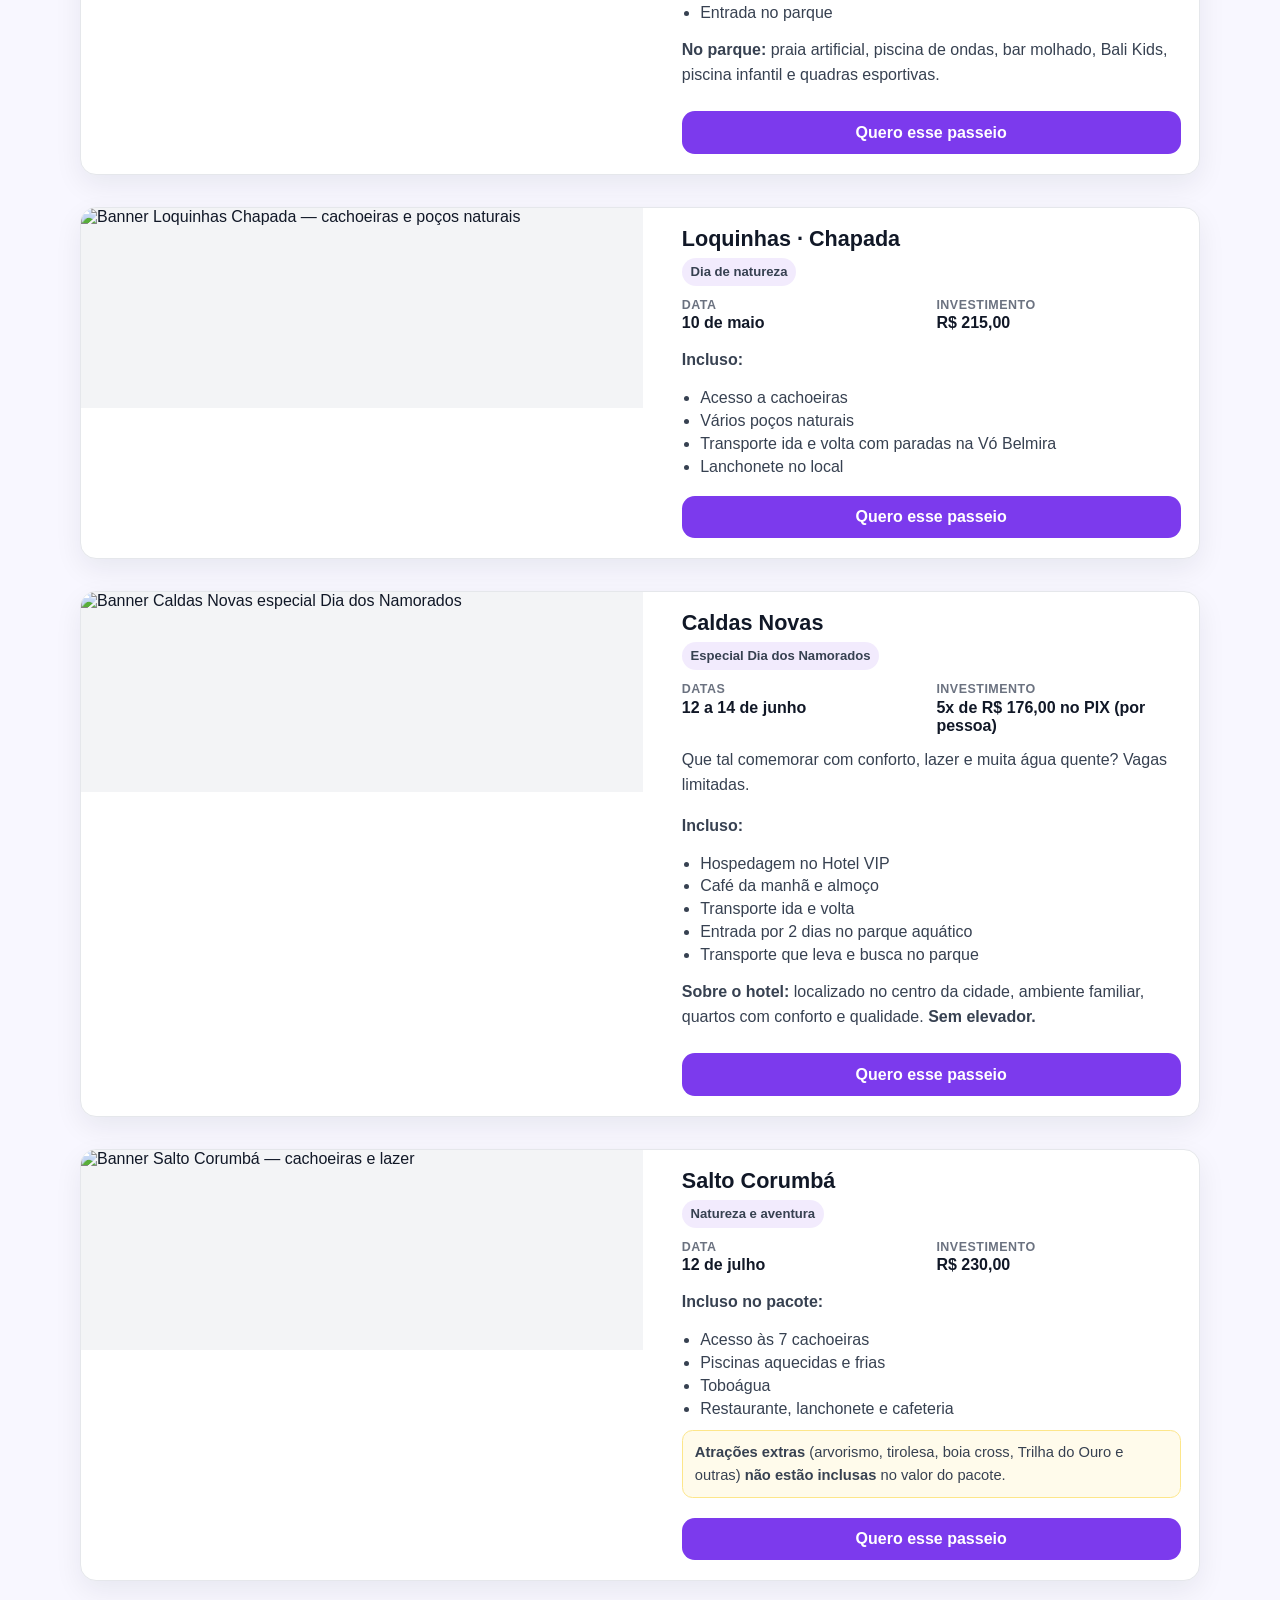
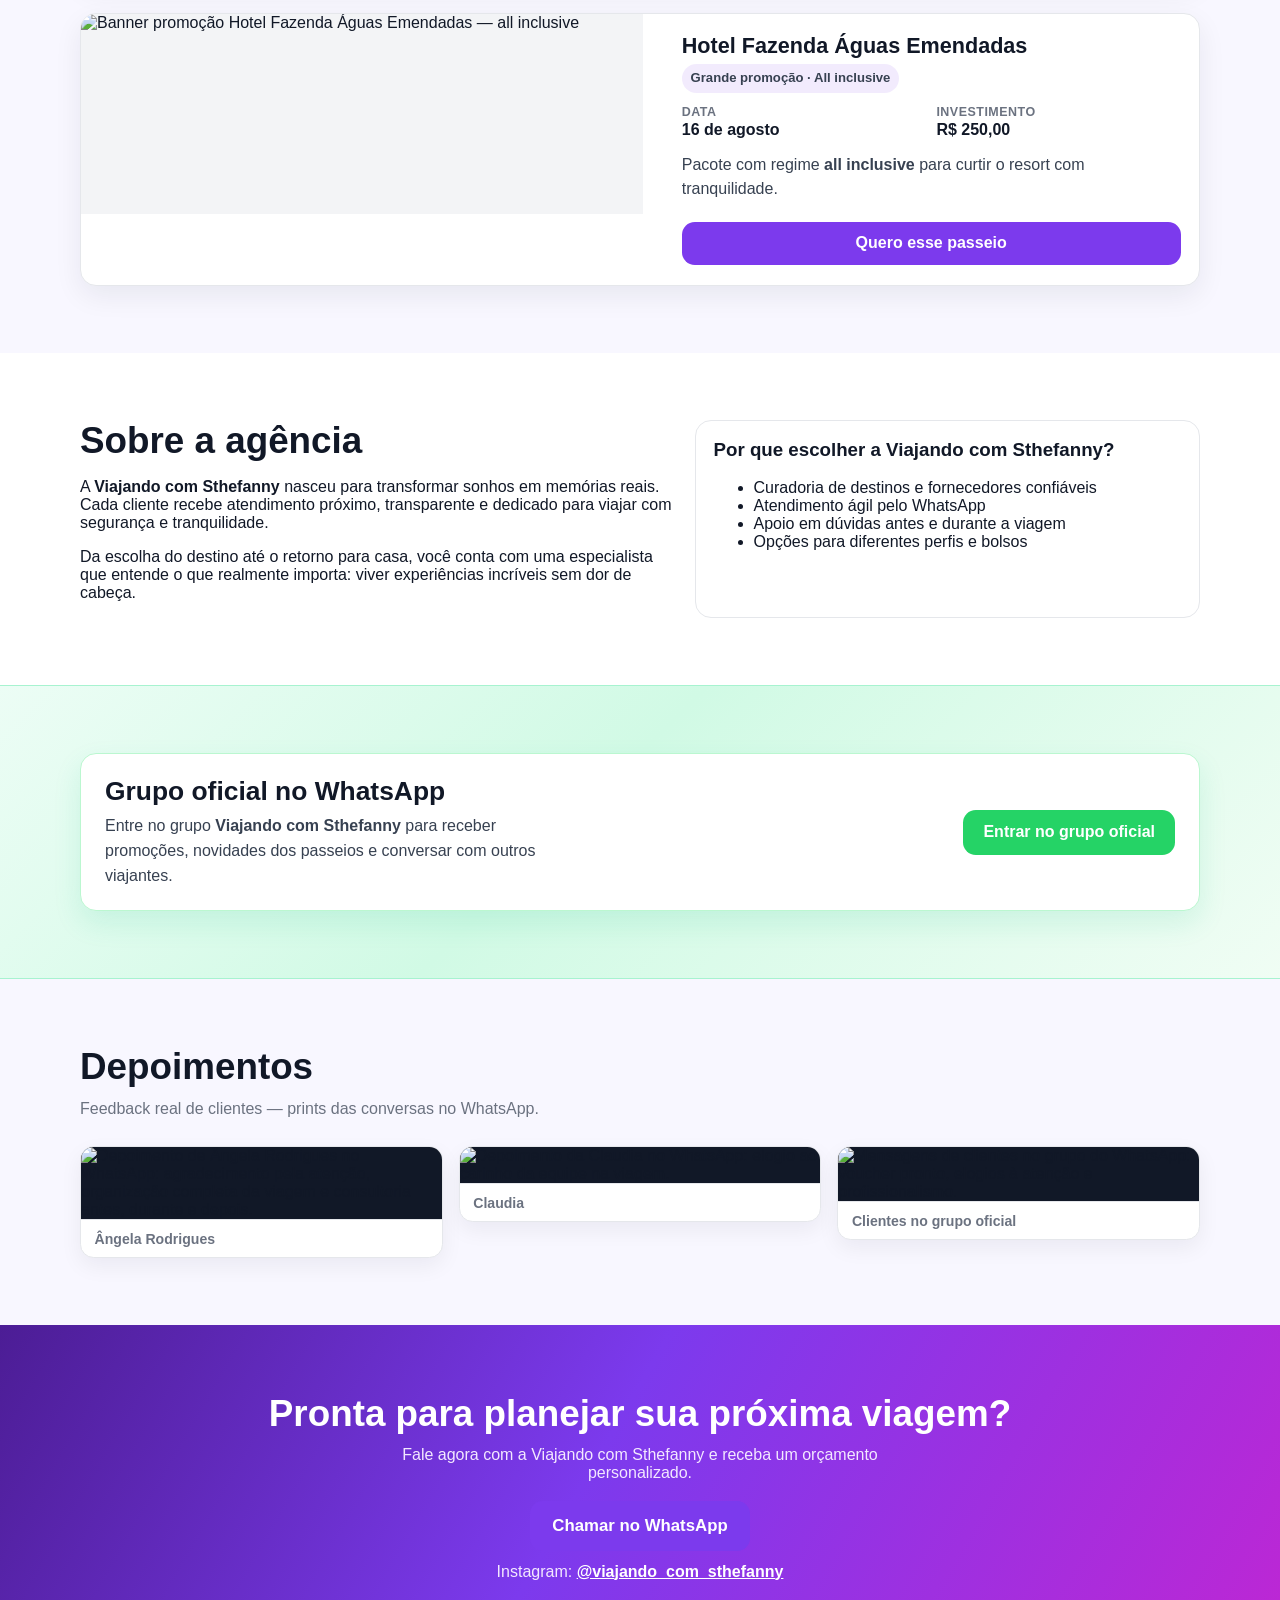
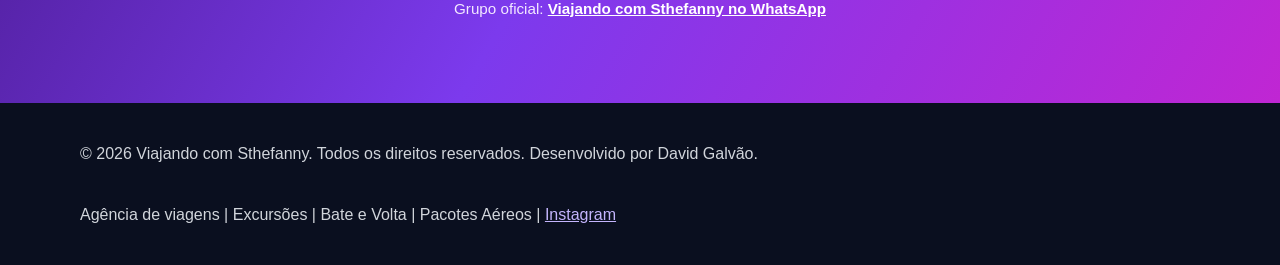
==== commit 229dbeec: "fix: ordena passeios por data" ====
--- a/public/index.html
+++ b/public/index.html
@@ -118,8 +118,8 @@
         <div class="container">
           <h2>Passeios</h2>
           <p class="section-intro">
-            Confira datas, valores e o que está incluso em cada experiência. Valores e condições podem
-            ser confirmados diretamente com a agência.
+            Ordem cronológica por data. Confira valores e o que está incluso em cada experiência.
+            Valores e condições podem ser confirmados diretamente com a agência.
           </p>
           <div class="passeios-grid">
             <article class="passeio-card" id="passeio-bali-parque">
@@ -164,33 +164,81 @@
               </div>
             </article>
 
-            <article class="passeio-card" id="passeio-hotel-fazenda">
+            <article class="passeio-card" id="passeio-loquinhas">
               <div class="passeio-banner">
                 <img
-                  src="/passeio-hotel-fazenda-aguas-emendadas.png"
-                  alt="Banner promoção Hotel Fazenda Águas Emendadas — all inclusive"
+                  src="/passeio-loquinhas-chapada.png"
+                  alt="Banner Loquinhas Chapada — cachoeiras e poços naturais"
                   loading="lazy"
                 />
               </div>
               <div class="passeio-body">
-                <h3>Hotel Fazenda Águas Emendadas</h3>
-                <p class="passeio-tag">Grande promoção · All inclusive</p>
+                <h3>Loquinhas · Chapada</h3>
+                <p class="passeio-tag">Dia de natureza</p>
                 <dl class="passeio-meta">
                   <div>
                     <dt>Data</dt>
-                    <dd>16 de agosto</dd>
+                    <dd>10 de maio</dd>
                   </div>
                   <div>
                     <dt>Investimento</dt>
-                    <dd>R$ 250,00</dd>
+                    <dd>R$ 215,00</dd>
+                  </div>
+                </dl>
+                <p><strong>Incluso:</strong></p>
+                <ul class="passeio-list">
+                  <li>Acesso a cachoeiras</li>
+                  <li>Vários poços naturais</li>
+                  <li>Transporte ida e volta com paradas na Vó Belmira</li>
+                  <li>Lanchonete no local</li>
+                </ul>
+                <a
+                  class="btn btn-block"
+                  href="https://wa.me/5561993784630?text=Ol%C3%A1%2C%20quero%20informa%C3%A7%C3%B5es%20sobre%20Loquinhas%20Chapada%20%2810%2F05%29."
+                  target="_blank"
+                  rel="noopener noreferrer"
+                  >Quero esse passeio</a
+                >
+              </div>
+            </article>
+
+            <article class="passeio-card" id="passeio-caldas-novas">
+              <div class="passeio-banner">
+                <img
+                  src="/passeio-caldas-novas.png"
+                  alt="Banner Caldas Novas especial Dia dos Namorados"
+                  loading="lazy"
+                />
+              </div>
+              <div class="passeio-body">
+                <h3>Caldas Novas</h3>
+                <p class="passeio-tag">Especial Dia dos Namorados</p>
+                <dl class="passeio-meta">
+                  <div>
+                    <dt>Datas</dt>
+                    <dd>12 a 14 de junho</dd>
+                  </div>
+                  <div>
+                    <dt>Investimento</dt>
+                    <dd>5x de R$ 176,00 no PIX (por pessoa)</dd>
                   </div>
                 </dl>
                 <p class="passeio-lead">
-                  Pacote com regime <strong>all inclusive</strong> para curtir o resort com tranquilidade.
+                  Que tal comemorar com conforto, lazer e muita água quente? Vagas limitadas.
                 </p>
+                <p><strong>Incluso:</strong></p>
+                <ul class="passeio-list">
+                  <li>Hospedagem no Hotel VIP</li>
+                  <li>Café da manhã e almoço</li>
+                  <li>Transporte ida e volta</li>
+                  <li>Entrada por 2 dias no parque aquático</li>
+                  <li>Transporte que leva e busca no parque</li>
+                </ul>
+                <p><strong>Sobre o hotel:</strong> localizado no centro da cidade, ambiente familiar,
+                  quartos com conforto e qualidade. <span class="passeio-note-inline">Sem elevador.</span></p>
                 <a
                   class="btn btn-block"
-                  href="https://wa.me/5561993784630?text=Ol%C3%A1%2C%20quero%20informa%C3%A7%C3%B5es%20sobre%20o%20Hotel%20Fazenda%20%C3%81guas%20Emendadas%20%2816%2F08%29."
+                  href="https://wa.me/5561993784630?text=Ol%C3%A1%2C%20quero%20informa%C3%A7%C3%B5es%20sobre%20Caldas%20Novas%20%28Dia%20dos%20Namorados%2C%2012%E2%80%9314%2F06%29."
                   target="_blank"
                   rel="noopener noreferrer"
                   >Quero esse passeio</a
@@ -240,81 +288,33 @@
               </div>
             </article>
 
-            <article class="passeio-card" id="passeio-loquinhas">
+            <article class="passeio-card" id="passeio-hotel-fazenda">
               <div class="passeio-banner">
                 <img
-                  src="/passeio-loquinhas-chapada.png"
-                  alt="Banner Loquinhas Chapada — cachoeiras e poços naturais"
+                  src="/passeio-hotel-fazenda-aguas-emendadas.png"
+                  alt="Banner promoção Hotel Fazenda Águas Emendadas — all inclusive"
                   loading="lazy"
                 />
               </div>
               <div class="passeio-body">
-                <h3>Loquinhas · Chapada</h3>
-                <p class="passeio-tag">Dia de natureza</p>
+                <h3>Hotel Fazenda Águas Emendadas</h3>
+                <p class="passeio-tag">Grande promoção · All inclusive</p>
                 <dl class="passeio-meta">
                   <div>
                     <dt>Data</dt>
-                    <dd>10 de maio</dd>
+                    <dd>16 de agosto</dd>
                   </div>
                   <div>
                     <dt>Investimento</dt>
-                    <dd>R$ 215,00</dd>
+                    <dd>R$ 250,00</dd>
                   </div>
                 </dl>
-                <p><strong>Incluso:</strong></p>
-                <ul class="passeio-list">
-                  <li>Acesso a cachoeiras</li>
-                  <li>Vários poços naturais</li>
-                  <li>Transporte ida e volta com paradas na Vó Belmira</li>
-                  <li>Lanchonete no local</li>
-                </ul>
+                <p class="passeio-lead">
+                  Pacote com regime <strong>all inclusive</strong> para curtir o resort com tranquilidade.
+                </p>
                 <a
                   class="btn btn-block"
-                  href="https://wa.me/5561993784630?text=Ol%C3%A1%2C%20quero%20informa%C3%A7%C3%B5es%20sobre%20Loquinhas%20Chapada%20%2810%2F05%29."
-                  target="_blank"
-                  rel="noopener noreferrer"
-                  >Quero esse passeio</a
-                >
-              </div>
-            </article>
-
-            <article class="passeio-card" id="passeio-caldas-novas">
-              <div class="passeio-banner">
-                <img
-                  src="/passeio-caldas-novas.png"
-                  alt="Banner Caldas Novas especial Dia dos Namorados"
-                  loading="lazy"
-                />
-              </div>
-              <div class="passeio-body">
-                <h3>Caldas Novas</h3>
-                <p class="passeio-tag">Especial Dia dos Namorados</p>
-                <dl class="passeio-meta">
-                  <div>
-                    <dt>Datas</dt>
-                    <dd>12 a 14 de junho</dd>
-                  </div>
-                  <div>
-                    <dt>Investimento</dt>
-                    <dd>5x de R$ 176,00 no PIX (por pessoa)</dd>
-                  </div>
-                </dl>
-                <p class="passeio-lead">
-                  Que tal comemorar com conforto, lazer e muita água quente? Vagas limitadas.
-                </p>
-                <p><strong>Incluso:</strong></p>
-                <ul class="passeio-list">
-                  <li>Hospedagem no Hotel VIP</li>
-                  <li>Café da manhã e almoço</li>
-                  <li>Transporte ida e volta</li>
-                  <li>Entrada por 2 dias no parque aquático</li>
-                  <li>Transporte que leva e busca no parque</li>
-                </ul>
-                <p><strong>Sobre o hotel:</strong> localizado no centro da cidade, ambiente familiar,
-                  quartos com conforto e qualidade. <span class="passeio-note-inline">Sem elevador.</span></p>
-                <a
-                  class="btn btn-block"
-                  href="https://wa.me/5561993784630?text=Ol%C3%A1%2C%20quero%20informa%C3%A7%C3%B5es%20sobre%20Caldas%20Novas%20%28Dia%20dos%20Namorados%2C%2012%E2%80%9314%2F06%29."
+                  href="https://wa.me/5561993784630?text=Ol%C3%A1%2C%20quero%20informa%C3%A7%C3%B5es%20sobre%20o%20Hotel%20Fazenda%20%C3%81guas%20Emendadas%20%2816%2F08%29."
                   target="_blank"
                   rel="noopener noreferrer"
                   >Quero esse passeio</a
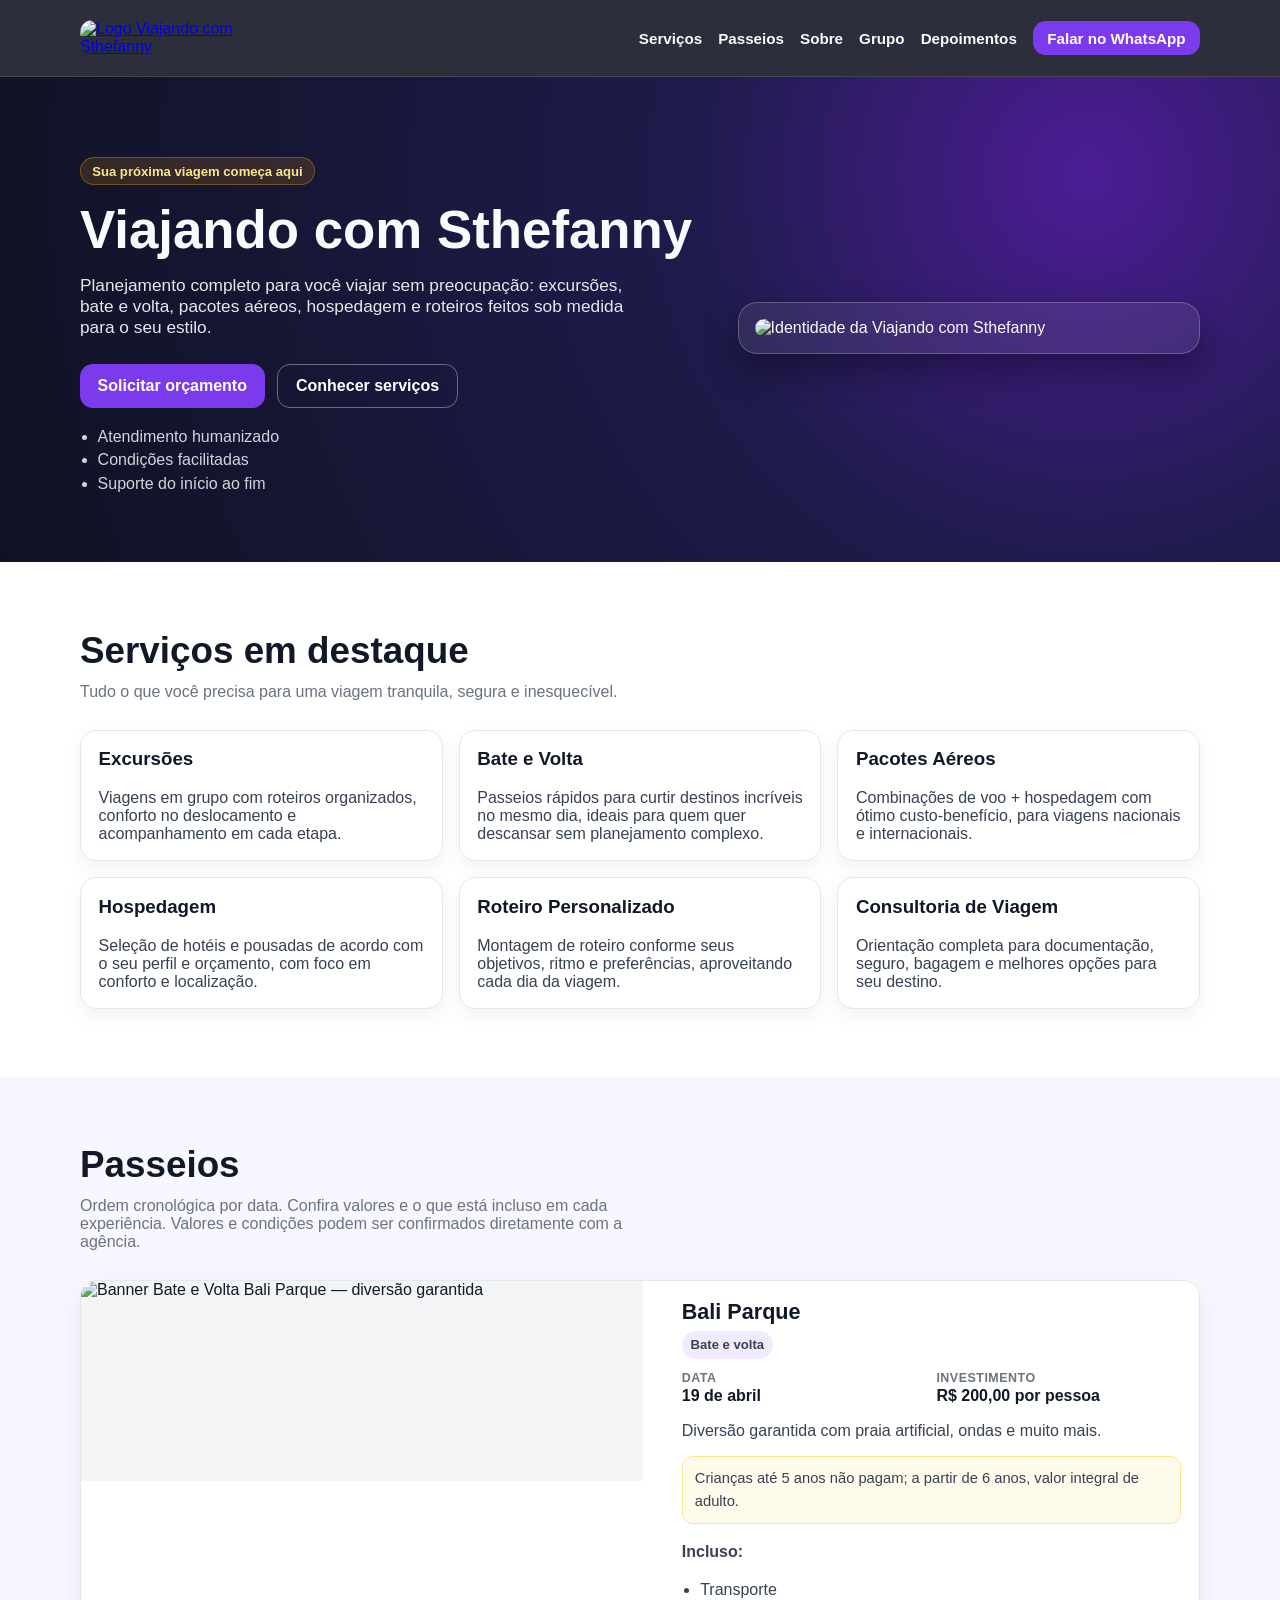
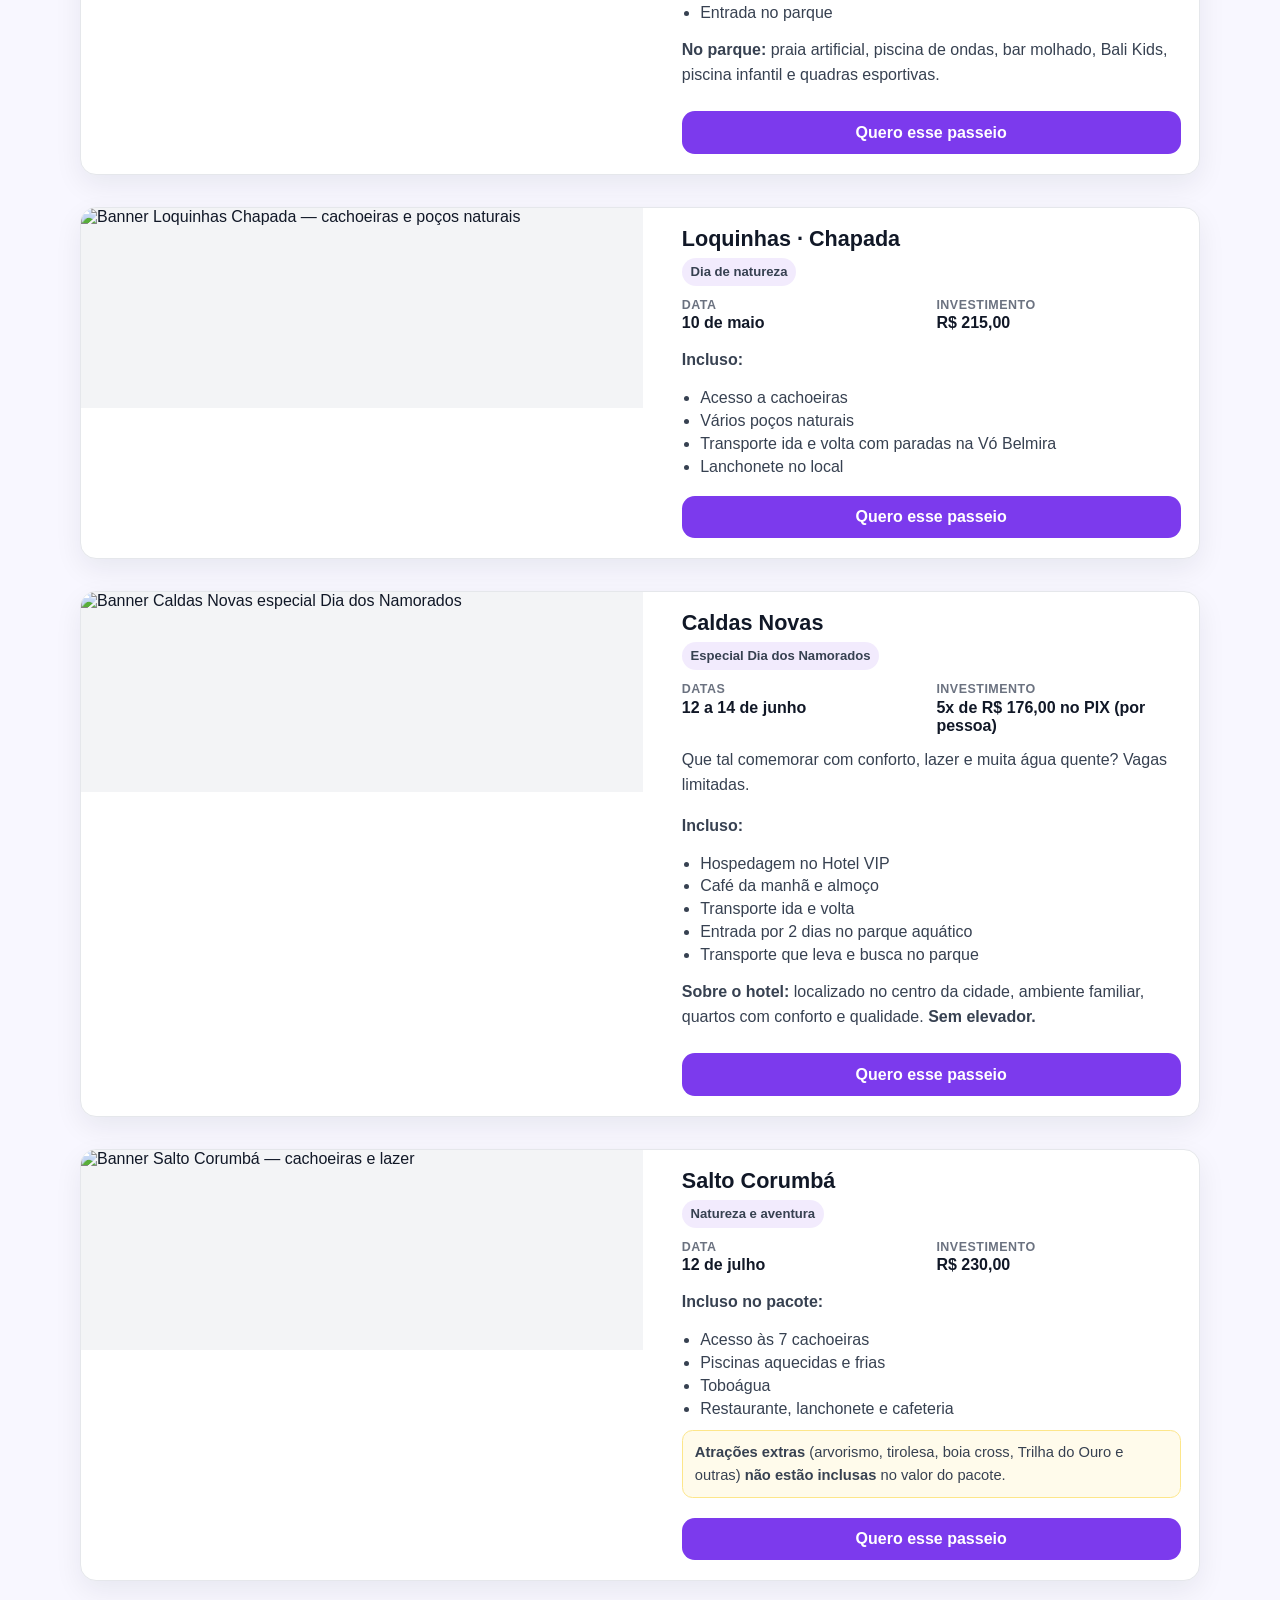
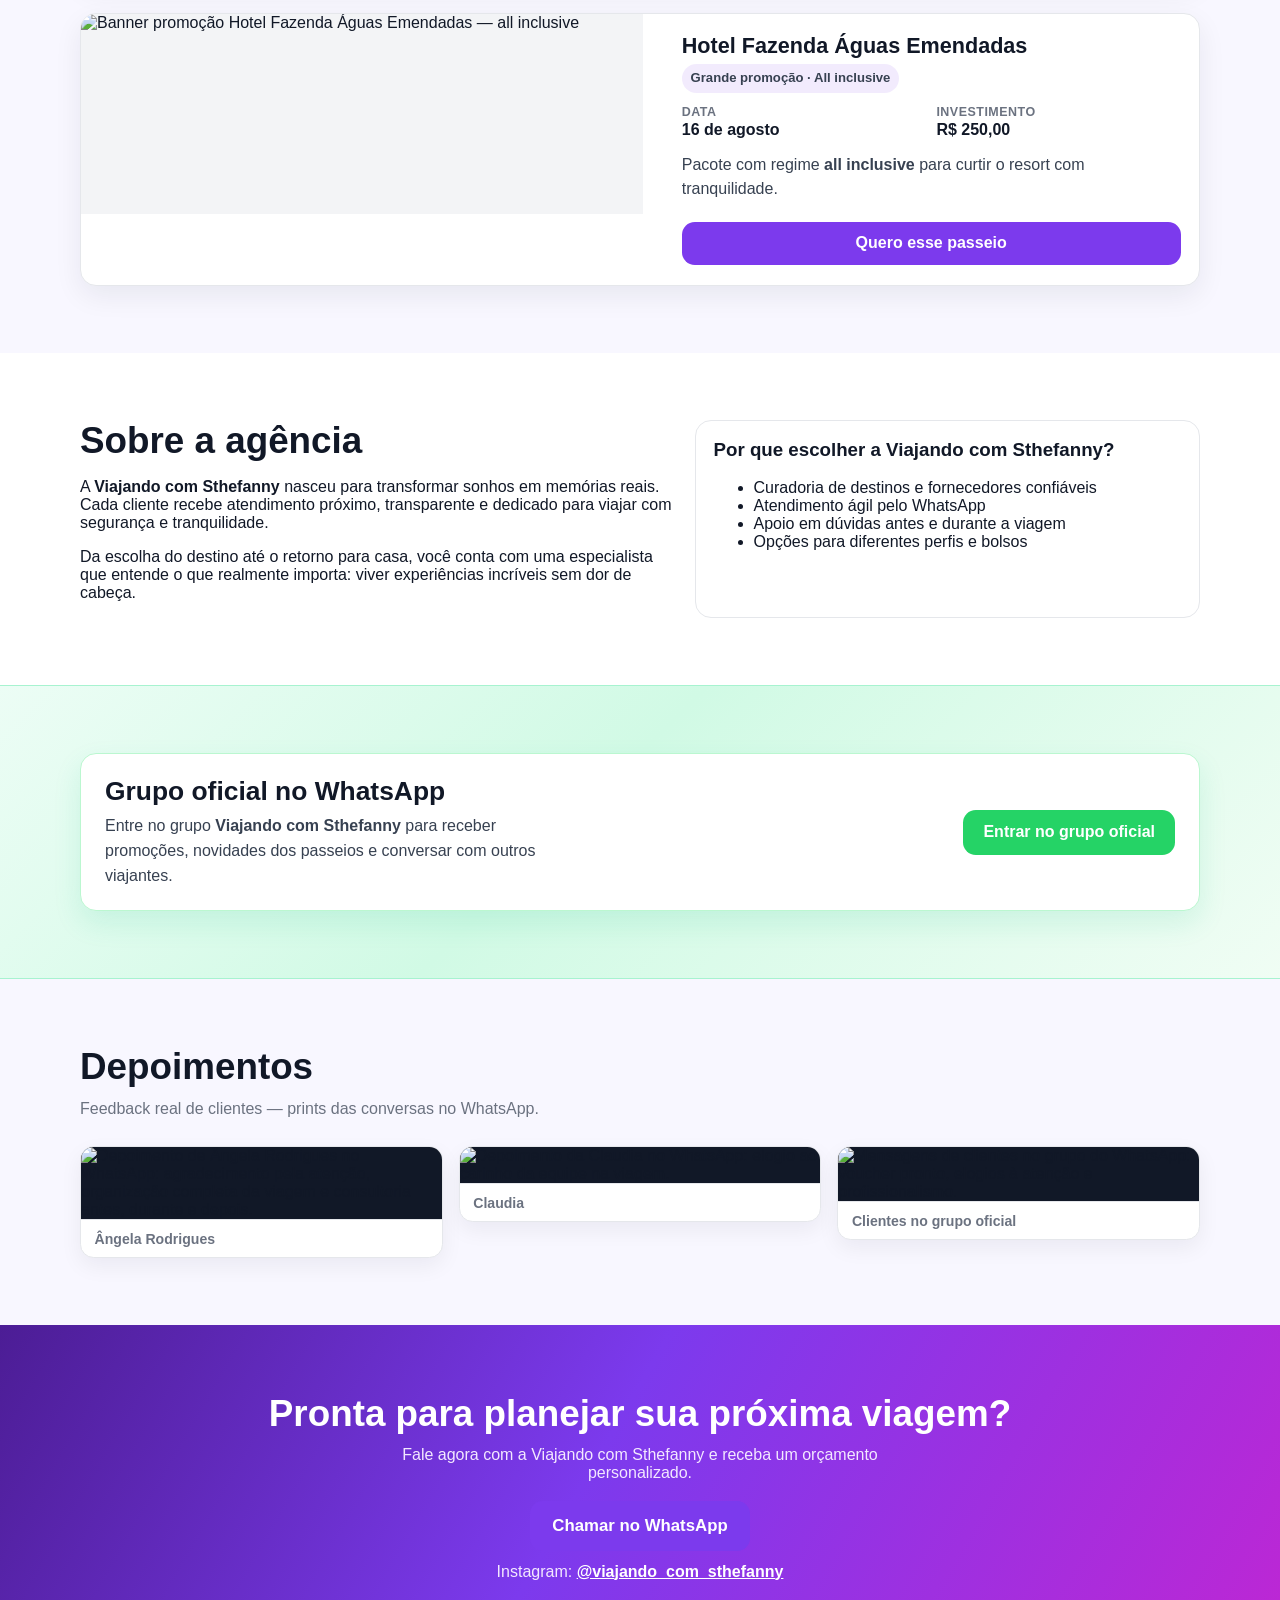
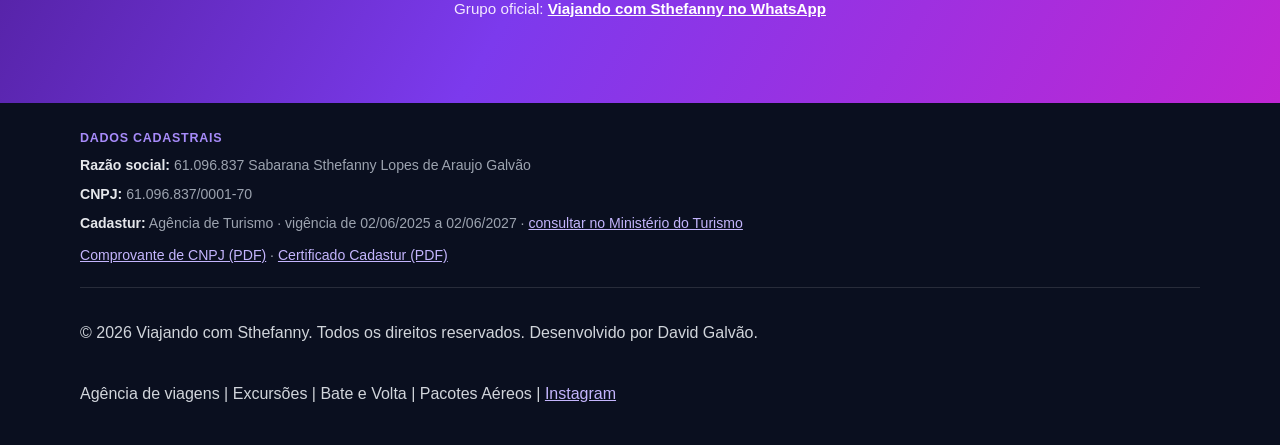
==== commit 1ce5ef34: "feat: adiciona CNPJ, Cadastur e PDFs no rodapé" ====
--- a/public/index.html
+++ b/public/index.html
@@ -428,15 +428,35 @@
     </main>
 
     <footer class="footer">
-      <div class="container footer-content">
-        <p>
-          © <span id="year"></span> Viajando com Sthefanny. Todos os direitos reservados.
-          Desenvolvido por David Galvão.
-        </p>
-        <p>
-          Agência de viagens | Excursões | Bate e Volta | Pacotes Aéreos |
-          <a href="https://www.instagram.com/viajando_com_sthefanny?igsh=MXdqYjVkMGV1NWR2dw==" target="_blank" rel="noopener noreferrer">Instagram</a>
-        </p>
+      <div class="container">
+        <div class="footer-legal">
+          <p class="footer-legal-title">Dados cadastrais</p>
+          <p>
+            <strong>Razão social:</strong> 61.096.837 Sabarana Sthefanny Lopes de Araujo Galvão
+          </p>
+          <p><strong>CNPJ:</strong> 61.096.837/0001-70</p>
+          <p>
+            <strong>Cadastur:</strong> Agência de Turismo · vigência de 02/06/2025 a 02/06/2027 ·
+            <a href="https://www.cadastur.turismo.gov.br" target="_blank" rel="noopener noreferrer"
+              >consultar no Ministério do Turismo</a
+            >
+          </p>
+          <p class="footer-legal-docs">
+            <a href="/comprovante-cnpj.pdf" target="_blank" rel="noopener noreferrer">Comprovante de CNPJ (PDF)</a>
+            ·
+            <a href="/certificado-cadastur.pdf" target="_blank" rel="noopener noreferrer">Certificado Cadastur (PDF)</a>
+          </p>
+        </div>
+        <div class="footer-content">
+          <p>
+            © <span id="year"></span> Viajando com Sthefanny. Todos os direitos reservados.
+            Desenvolvido por David Galvão.
+          </p>
+          <p>
+            Agência de viagens | Excursões | Bate e Volta | Pacotes Aéreos |
+            <a href="https://www.instagram.com/viajando_com_sthefanny?igsh=MXdqYjVkMGV1NWR2dw==" target="_blank" rel="noopener noreferrer">Instagram</a>
+          </p>
+        </div>
       </div>
     </footer>
 
--- a/public/styles.css
+++ b/public/styles.css
@@ -479,6 +479,38 @@
   color: #c4b5fd;
 }
 
+.footer-legal {
+  padding-bottom: 1.25rem;
+  margin-bottom: 1.25rem;
+  border-bottom: 1px solid rgba(255, 255, 255, 0.12);
+  font-size: 0.88rem;
+  line-height: 1.55;
+  color: #9ca3af;
+}
+
+.footer-legal strong {
+  color: #e5e7eb;
+  font-weight: 600;
+}
+
+.footer-legal-title {
+  margin: 0 0 0.5rem;
+  font-size: 0.78rem;
+  font-weight: 700;
+  letter-spacing: 0.06em;
+  text-transform: uppercase;
+  color: #a78bfa;
+}
+
+.footer-legal p {
+  margin: 0 0 0.45rem;
+}
+
+.footer-legal-docs {
+  margin-bottom: 0 !important;
+  margin-top: 0.65rem !important;
+}
+
 .footer-content {
   display: flex;
   justify-content: space-between;
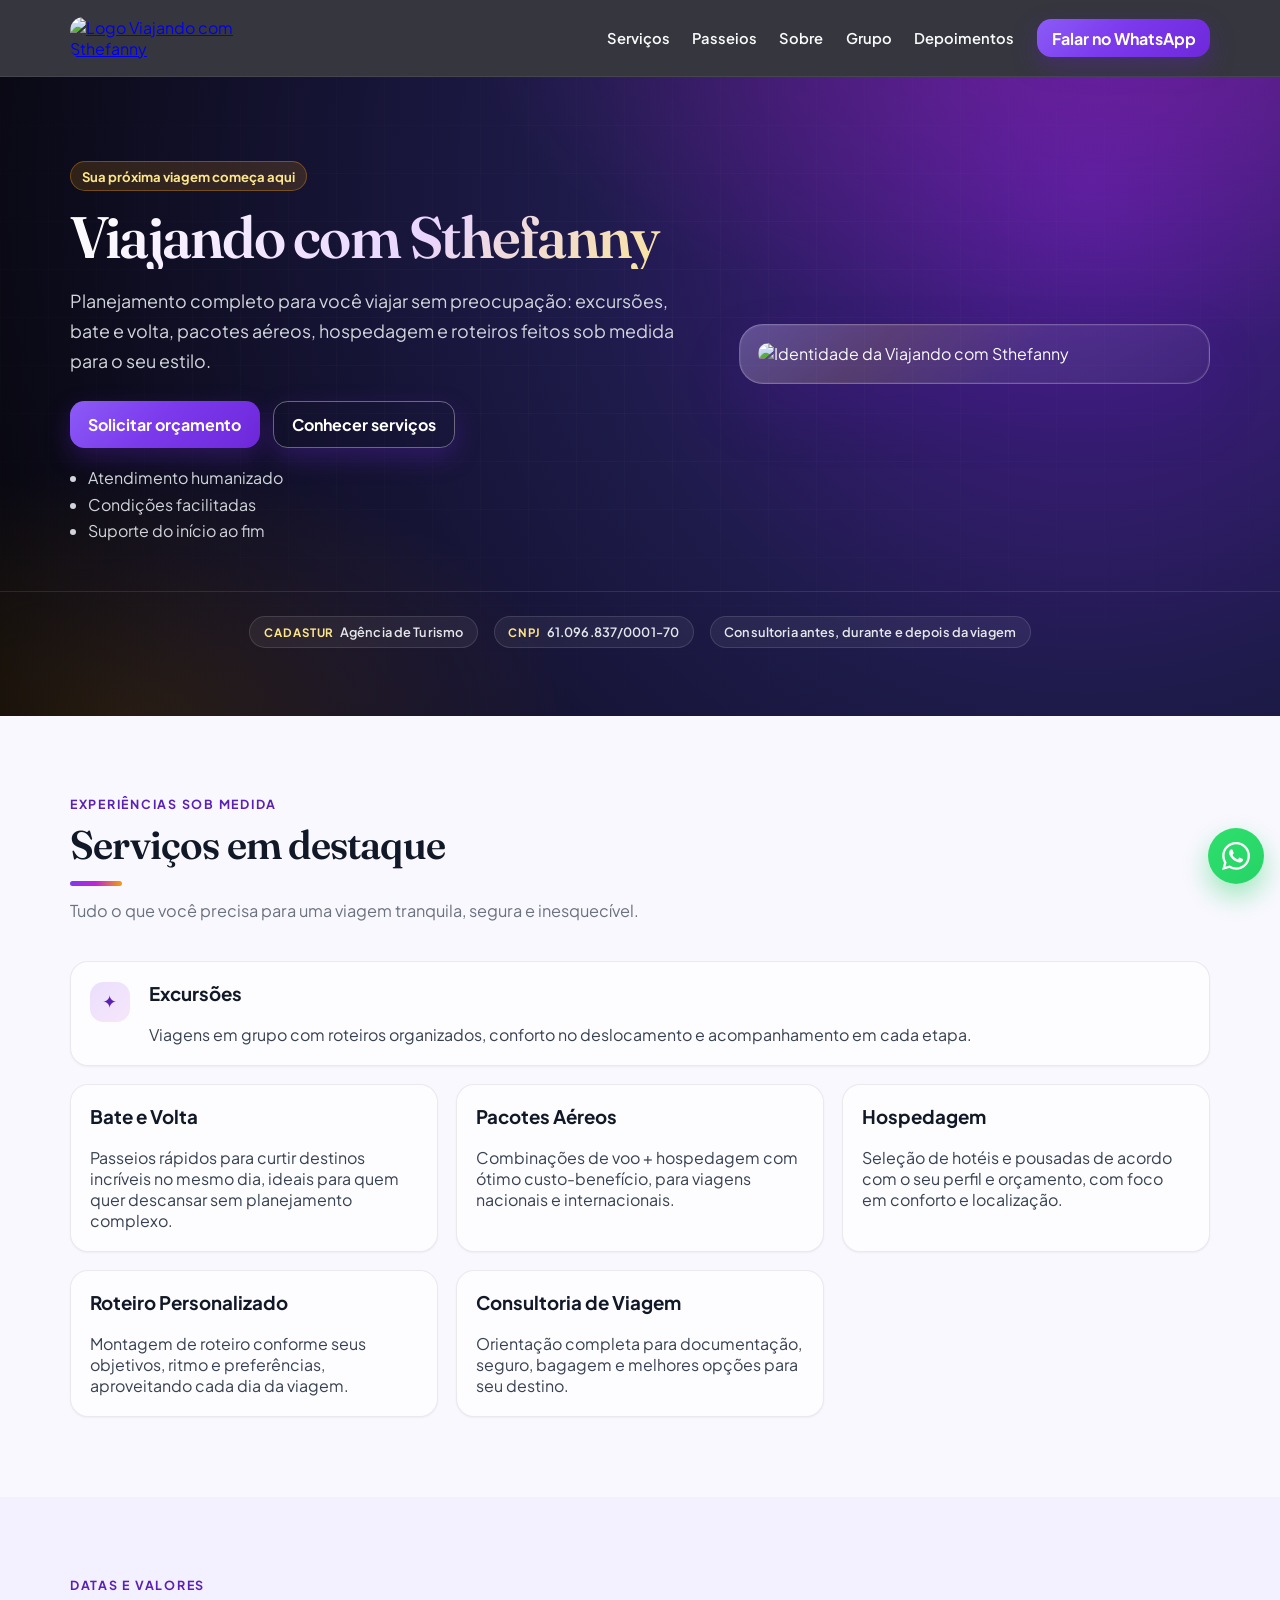
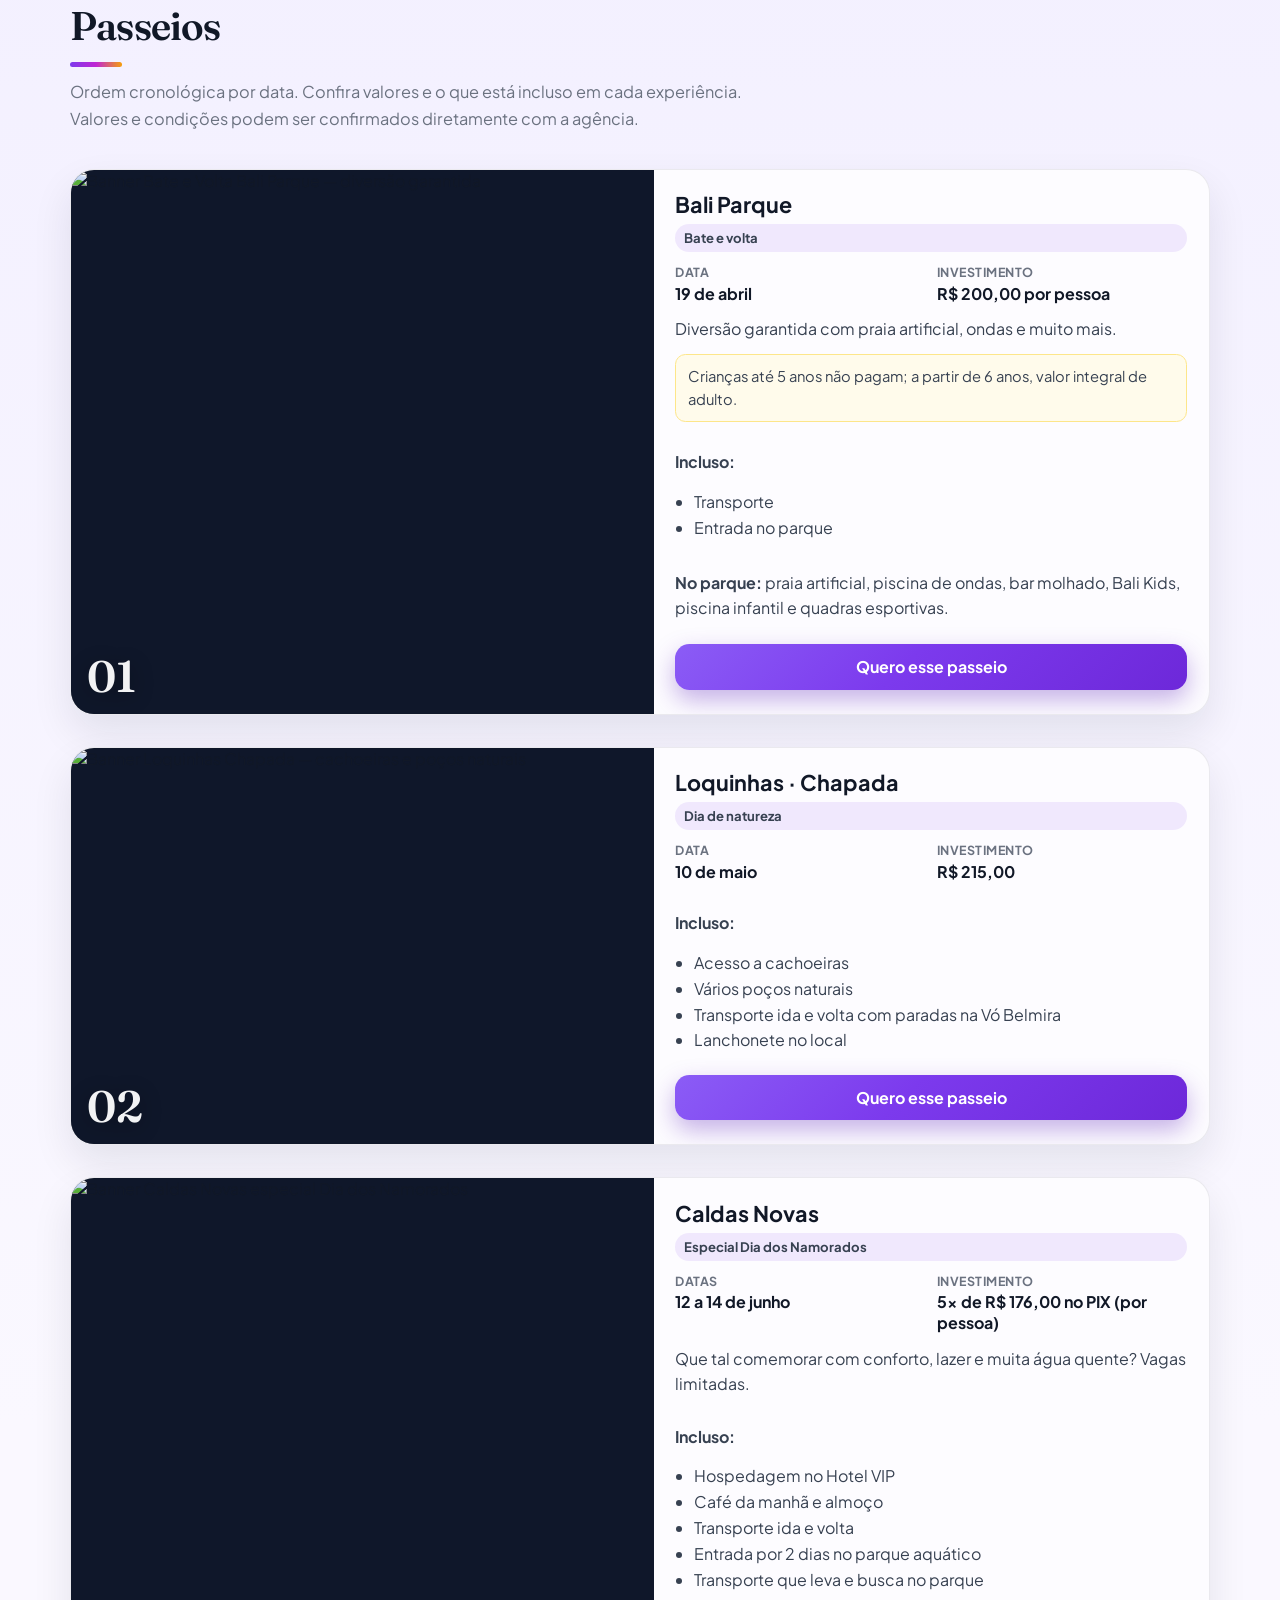
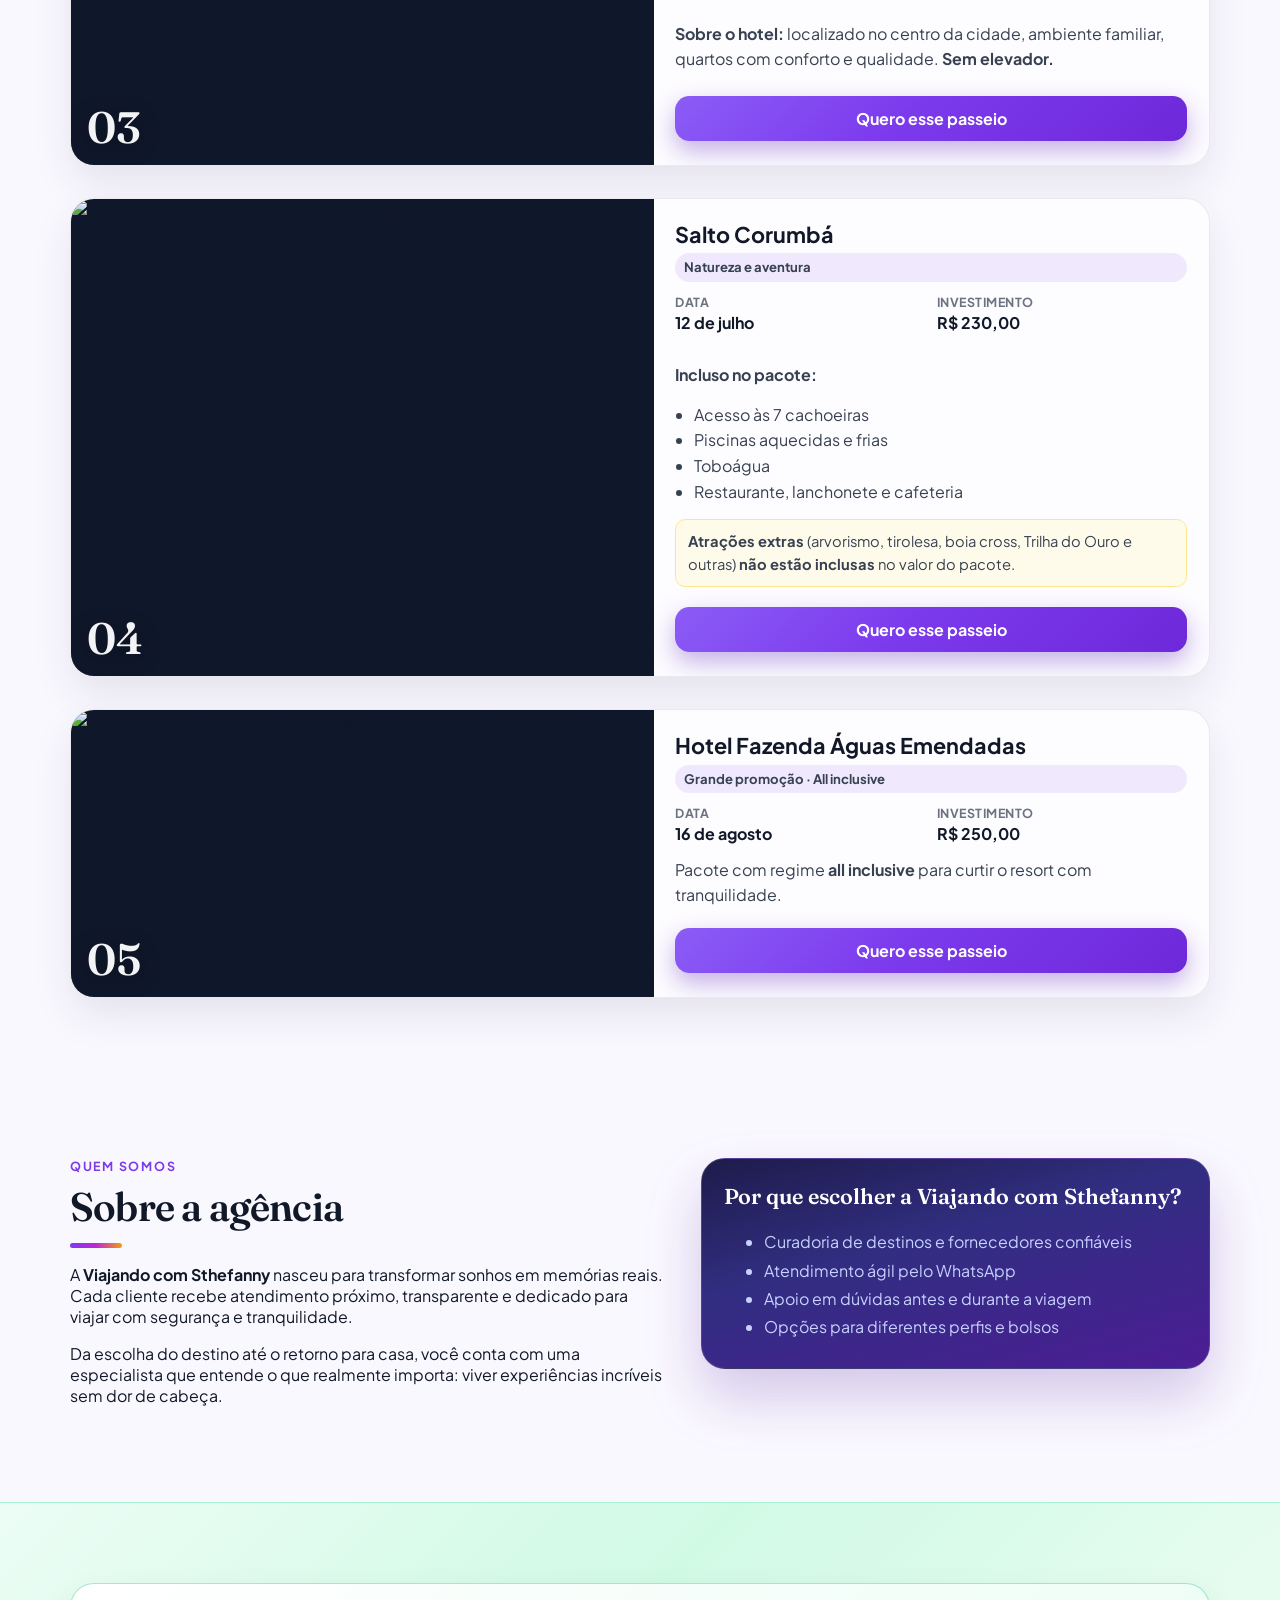
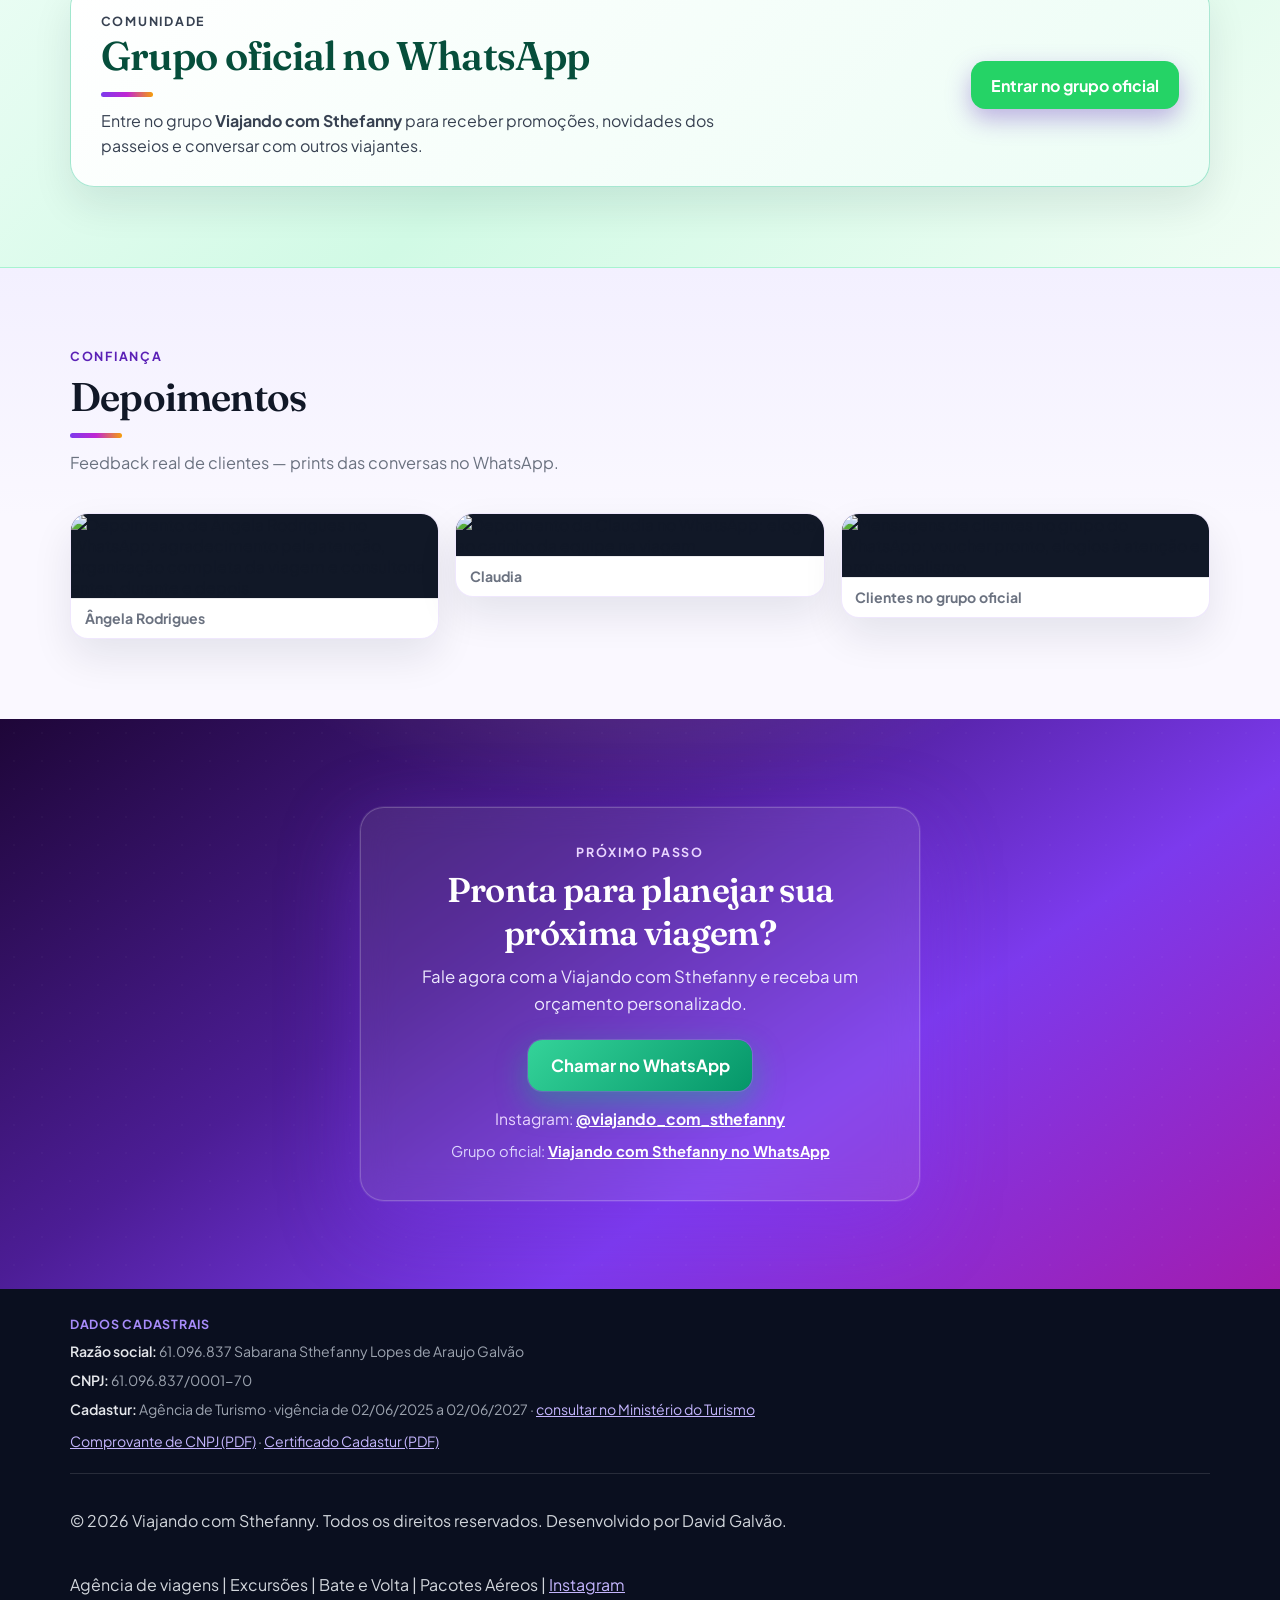
==== commit f700b6cd: "feat: eleva landing para visual premium (tipografia, bento, reveal)" ====
--- a/public/index.html
+++ b/public/index.html
@@ -16,21 +16,41 @@
     />
     <meta property="og:type" content="website" />
     <meta property="og:image" content="/logo-viajando-com-sthefanny.png" />
+    <link rel="preconnect" href="https://fonts.googleapis.com" />
+    <link rel="preconnect" href="https://fonts.gstatic.com" crossorigin />
+    <link
+      href="https://fonts.googleapis.com/css2?family=Fraunces:ital,opsz,wght@0,9..144,500;0,9..144,600;1,9..144,500&family=Plus+Jakarta+Sans:ital,wght@0,400..700;1,500&display=swap"
+      rel="stylesheet"
+    />
     <link rel="stylesheet" href="./styles.css" />
   </head>
-  <body>
+  <body class="page">
     <header class="header">
       <div class="container nav">
         <a href="#inicio" class="brand">
           <img src="/logo-viajando-com-sthefanny.png" alt="Logo Viajando com Sthefanny" />
         </a>
-        <nav>
-          <a href="#servicos">Serviços</a>
-          <a href="#passeios">Passeios</a>
-          <a href="#sobre">Sobre</a>
-          <a href="#grupo-oficial">Grupo</a>
-          <a href="#depoimentos">Depoimentos</a>
-          <a href="#contato" class="btn btn-sm">Falar no WhatsApp</a>
+        <button
+          type="button"
+          class="nav-toggle"
+          id="nav-toggle"
+          aria-expanded="false"
+          aria-controls="site-nav"
+          aria-label="Abrir menu de navegação"
+        >
+          <span class="nav-toggle-box" aria-hidden="true">
+            <span></span><span></span><span></span>
+          </span>
+        </button>
+        <nav class="site-nav" id="site-nav" aria-label="Principal">
+          <div class="site-nav-links">
+            <a href="#servicos">Serviços</a>
+            <a href="#passeios">Passeios</a>
+            <a href="#sobre">Sobre</a>
+            <a href="#grupo-oficial">Grupo</a>
+            <a href="#depoimentos">Depoimentos</a>
+            <a href="#contato" class="btn btn-sm nav-cta">Falar no WhatsApp</a>
+          </div>
         </nav>
       </div>
     </header>
@@ -38,10 +58,10 @@
     <main id="inicio">
       <section class="hero">
         <div class="container hero-grid">
-          <div>
+          <div class="hero-copy reveal">
             <span class="tag">Sua próxima viagem começa aqui</span>
-            <h1>Viajando com Sthefanny</h1>
-            <p>
+            <h1 class="hero-title">Viajando com Sthefanny</h1>
+            <p class="hero-lead">
               Planejamento completo para você viajar sem preocupação: excursões, bate e volta,
               pacotes aéreos, hospedagem e roteiros feitos sob medida para o seu estilo.
             </p>
@@ -55,55 +75,71 @@
               <li>Suporte do início ao fim</li>
             </ul>
           </div>
-          <div class="hero-card">
+          <div class="hero-card reveal reveal-delay-1">
+            <div class="hero-card-frame" aria-hidden="true"></div>
             <img src="/logo-viajando-com-sthefanny.png" alt="Identidade da Viajando com Sthefanny" />
           </div>
         </div>
-      </section>
-
-      <section id="servicos" class="section">
+        <div class="hero-trust" aria-label="Credenciais">
+          <div class="container hero-trust-inner">
+            <span class="trust-chip">
+              <span class="trust-chip-mark">Cadastur</span> Agência de Turismo
+            </span>
+            <span class="trust-chip"><span class="trust-chip-mark">CNPJ</span> 61.096.837/0001-70</span>
+            <span class="trust-chip">Consultoria antes, durante e depois da viagem</span>
+          </div>
+        </div>
+      </section>
+
+      <section id="servicos" class="section section-premium">
         <div class="container">
-          <h2>Serviços em destaque</h2>
-          <p class="section-intro">
-            Tudo o que você precisa para uma viagem tranquila, segura e inesquecível.
-          </p>
-          <div class="cards">
-            <article class="card">
-              <h3>Excursões</h3>
-              <p>
-                Viagens em grupo com roteiros organizados, conforto no deslocamento e
-                acompanhamento em cada etapa.
-              </p>
-            </article>
-            <article class="card">
+          <div class="section-head reveal">
+            <p class="eyebrow">Experiências sob medida</p>
+            <h2>Serviços em destaque</h2>
+            <p class="section-intro">
+              Tudo o que você precisa para uma viagem tranquila, segura e inesquecível.
+            </p>
+          </div>
+          <div class="cards cards-bento">
+            <article class="card card-feature reveal">
+              <span class="card-icon" aria-hidden="true">✦</span>
+              <div class="card-feature-body">
+                <h3>Excursões</h3>
+                <p>
+                  Viagens em grupo com roteiros organizados, conforto no deslocamento e
+                  acompanhamento em cada etapa.
+                </p>
+              </div>
+            </article>
+            <article class="card reveal">
               <h3>Bate e Volta</h3>
               <p>
                 Passeios rápidos para curtir destinos incríveis no mesmo dia, ideais para quem
                 quer descansar sem planejamento complexo.
               </p>
             </article>
-            <article class="card">
+            <article class="card reveal">
               <h3>Pacotes Aéreos</h3>
               <p>
                 Combinações de voo + hospedagem com ótimo custo-benefício, para viagens nacionais e
                 internacionais.
               </p>
             </article>
-            <article class="card">
+            <article class="card reveal">
               <h3>Hospedagem</h3>
               <p>
                 Seleção de hotéis e pousadas de acordo com o seu perfil e orçamento, com foco em
                 conforto e localização.
               </p>
             </article>
-            <article class="card">
+            <article class="card reveal">
               <h3>Roteiro Personalizado</h3>
               <p>
                 Montagem de roteiro conforme seus objetivos, ritmo e preferências, aproveitando cada
                 dia da viagem.
               </p>
             </article>
-            <article class="card">
+            <article class="card reveal">
               <h3>Consultoria de Viagem</h3>
               <p>
                 Orientação completa para documentação, seguro, bagagem e melhores opções para seu
@@ -114,15 +150,18 @@
         </div>
       </section>
 
-      <section id="passeios" class="section section-alt">
+      <section id="passeios" class="section section-alt section-premium">
         <div class="container">
-          <h2>Passeios</h2>
-          <p class="section-intro">
-            Ordem cronológica por data. Confira valores e o que está incluso em cada experiência.
-            Valores e condições podem ser confirmados diretamente com a agência.
-          </p>
+          <div class="section-head reveal">
+            <p class="eyebrow">Datas e valores</p>
+            <h2>Passeios</h2>
+            <p class="section-intro">
+              Ordem cronológica por data. Confira valores e o que está incluso em cada experiência.
+              Valores e condições podem ser confirmados diretamente com a agência.
+            </p>
+          </div>
           <div class="passeios-grid">
-            <article class="passeio-card" id="passeio-bali-parque">
+            <article class="passeio-card reveal" id="passeio-bali-parque">
               <div class="passeio-banner">
                 <img
                   src="/passeio-bali-parque.png"
@@ -164,7 +203,7 @@
               </div>
             </article>
 
-            <article class="passeio-card" id="passeio-loquinhas">
+            <article class="passeio-card reveal" id="passeio-loquinhas">
               <div class="passeio-banner">
                 <img
                   src="/passeio-loquinhas-chapada.png"
@@ -202,7 +241,7 @@
               </div>
             </article>
 
-            <article class="passeio-card" id="passeio-caldas-novas">
+            <article class="passeio-card reveal" id="passeio-caldas-novas">
               <div class="passeio-banner">
                 <img
                   src="/passeio-caldas-novas.png"
@@ -246,7 +285,7 @@
               </div>
             </article>
 
-            <article class="passeio-card" id="passeio-salto-corumba">
+            <article class="passeio-card reveal" id="passeio-salto-corumba">
               <div class="passeio-banner">
                 <img
                   src="/passeio-salto-corumba.png"
@@ -288,7 +327,7 @@
               </div>
             </article>
 
-            <article class="passeio-card" id="passeio-hotel-fazenda">
+            <article class="passeio-card reveal" id="passeio-hotel-fazenda">
               <div class="passeio-banner">
                 <img
                   src="/passeio-hotel-fazenda-aguas-emendadas.png"
@@ -325,9 +364,10 @@
         </div>
       </section>
 
-      <section id="sobre" class="section">
-        <div class="container split">
-          <div>
+      <section id="sobre" class="section section-premium">
+        <div class="container split split-premium">
+          <div class="reveal">
+            <p class="eyebrow eyebrow-dark">Quem somos</p>
             <h2>Sobre a agência</h2>
             <p>
               A <strong>Viajando com Sthefanny</strong> nasceu para transformar sonhos em memórias
@@ -339,7 +379,7 @@
               entende o que realmente importa: viver experiências incríveis sem dor de cabeça.
             </p>
           </div>
-          <aside class="box">
+          <aside class="box box-premium reveal">
             <h3>Por que escolher a Viajando com Sthefanny?</h3>
             <ul>
               <li>Curadoria de destinos e fornecedores confiáveis</li>
@@ -351,9 +391,10 @@
         </div>
       </section>
 
-      <section id="grupo-oficial" class="section grupo-oficial">
-        <div class="container grupo-card">
+      <section id="grupo-oficial" class="section grupo-oficial section-premium">
+        <div class="container grupo-card grupo-card-premium reveal">
           <div class="grupo-copy">
+            <p class="eyebrow eyebrow-green">Comunidade</p>
             <h2>Grupo oficial no WhatsApp</h2>
             <p>
               Entre no grupo <strong>Viajando com Sthefanny</strong> para receber promoções, novidades dos
@@ -370,14 +411,17 @@
         </div>
       </section>
 
-      <section id="depoimentos" class="section section-alt">
+      <section id="depoimentos" class="section section-alt section-premium">
         <div class="container">
-          <h2>Depoimentos</h2>
-          <p class="section-intro">
-            Feedback real de clientes — prints das conversas no WhatsApp.
-          </p>
+          <div class="section-head reveal">
+            <p class="eyebrow">Confiança</p>
+            <h2>Depoimentos</h2>
+            <p class="section-intro">
+              Feedback real de clientes — prints das conversas no WhatsApp.
+            </p>
+          </div>
           <div class="feedback-grid">
-            <figure class="feedback-item">
+            <figure class="feedback-item feedback-premium reveal">
               <img
                 src="/feedback-angela-rodrigues.png"
                 alt="Depoimento de Ângela Rodrigues no WhatsApp: agradecimento pela atenção, organização completa da viagem e consultoria antes, durante e depois."
@@ -385,7 +429,7 @@
               />
               <figcaption>Ângela Rodrigues</figcaption>
             </figure>
-            <figure class="feedback-item">
+            <figure class="feedback-item feedback-premium reveal">
               <img
                 src="/feedback-claudia.png"
                 alt="Depoimento da Claudia no WhatsApp: elogio ao carinho da equipe na viagem."
@@ -393,7 +437,7 @@
               />
               <figcaption>Claudia</figcaption>
             </figure>
-            <figure class="feedback-item">
+            <figure class="feedback-item feedback-premium reveal">
               <img
                 src="/feedback-grupo-clientes.png"
                 alt="Mensagens de clientes no grupo do WhatsApp: voucher pronto, elogios à atenção e profissionalismo."
@@ -405,24 +449,28 @@
         </div>
       </section>
 
-      <section id="contato" class="section cta">
+      <section id="contato" class="section cta cta-premium">
         <div class="container cta-box">
-          <h2>Pronta para planejar sua próxima viagem?</h2>
-          <p>
-            Fale agora com a Viajando com Sthefanny e receba um orçamento personalizado.
-          </p>
-          <a class="btn btn-lg" href="https://wa.me/5561993784630?text=Ol%C3%A1%2C%20quero%20um%20or%C3%A7amento%20de%20viagem!" target="_blank" rel="noopener noreferrer">
-            Chamar no WhatsApp
-          </a>
-          <p>
-            Instagram: <a href="https://www.instagram.com/viajando_com_sthefanny?igsh=MXdqYjVkMGV1NWR2dw==" target="_blank" rel="noopener noreferrer">@viajando_com_sthefanny</a>
-          </p>
-          <p class="cta-extra">
-            Grupo oficial:
-            <a href="https://chat.whatsapp.com/FhCzahZclBd5SIrZJBZsXe" target="_blank" rel="noopener noreferrer"
-              >Viajando com Sthefanny no WhatsApp</a
-            >
-          </p>
+          <div class="cta-glass reveal">
+            <p class="eyebrow eyebrow-light">Próximo passo</p>
+            <h2>Pronta para planejar sua próxima viagem?</h2>
+            <p class="cta-lead">
+              Fale agora com a Viajando com Sthefanny e receba um orçamento personalizado.
+            </p>
+            <a class="btn btn-lg btn-cta-glow" href="https://wa.me/5561993784630?text=Ol%C3%A1%2C%20quero%20um%20or%C3%A7amento%20de%20viagem!" target="_blank" rel="noopener noreferrer">
+              Chamar no WhatsApp
+            </a>
+            <p class="cta-links">
+              Instagram:
+              <a href="https://www.instagram.com/viajando_com_sthefanny?igsh=MXdqYjVkMGV1NWR2dw==" target="_blank" rel="noopener noreferrer">@viajando_com_sthefanny</a>
+            </p>
+            <p class="cta-extra">
+              Grupo oficial:
+              <a href="https://chat.whatsapp.com/FhCzahZclBd5SIrZJBZsXe" target="_blank" rel="noopener noreferrer"
+                >Viajando com Sthefanny no WhatsApp</a
+              >
+            </p>
+          </div>
         </div>
       </section>
     </main>
@@ -460,6 +508,20 @@
       </div>
     </footer>
 
+    <a
+      class="wa-fab"
+      href="https://wa.me/5561993784630?text=Ol%C3%A1%2C%20vim%20pelo%20site%20Viajando%20com%20Sthefanny!"
+      target="_blank"
+      rel="noopener noreferrer"
+      aria-label="Abrir conversa no WhatsApp"
+    >
+      <svg xmlns="http://www.w3.org/2000/svg" width="28" height="28" viewBox="0 0 24 24" fill="currentColor" aria-hidden="true">
+        <path
+          d="M17.472 14.382c-.297-.149-1.758-.867-2.03-.967-.273-.099-.471-.148-.67.15-.197.297-.767.966-.94 1.164-.173.199-.347.223-.644.075-.297-.15-1.255-.463-2.39-1.475-.883-.788-1.48-1.761-1.653-2.059-.173-.297-.018-.458.13-.606.134-.133.298-.347.446-.52.149-.174.198-.298.298-.497.099-.198.05-.371-.025-.52-.075-.149-.669-1.612-.916-2.207-.242-.579-.487-.5-.669-.51-.173-.008-.371-.01-.57-.01-.198 0-.52.074-.792.372-.272.297-1.04 1.016-1.04 2.479 0 1.462 1.065 2.875 1.213 3.074.149.198 2.096 3.2 5.077 4.487.709.306 1.262.489 1.694.625.712.227 1.36.195 1.871.118.571-.085 1.758-.719 2.006-1.413.248-.694.248-1.289.173-1.413-.074-.124-.272-.198-.57-.347m-5.421 7.403h-.004a9.87 9.87 0 01-5.031-1.378l-.361-.214-3.741.982.998-3.648-.235-.374a9.86 9.86 0 01-1.51-5.26c.001-5.45 4.436-9.884 9.888-9.884 2.64 0 5.122 1.03 6.988 2.898a9.825 9.825 0 012.893 6.994c-.003 5.45-4.435 9.884-9.885 9.884m8.413-18.297A11.815 11.815 0 0012.05 0C5.495 0 .16 5.335.157 11.892c0 2.096.547 4.142 1.588 5.945L.057 24l6.305-1.654a11.882 11.882 0 005.683 1.448h.005c6.554 0 11.89-5.335 11.893-11.893a11.821 11.821 0 00-3.48-8.413z"
+        />
+      </svg>
+    </a>
+
     <script src="./script.js"></script>
   </body>
 </html>
--- a/public/styles.css
+++ b/public/styles.css
@@ -1,28 +1,71 @@
 :root {
-  --bg: #0f1222;
-  --bg-soft: #171a2d;
+  --bg: #06060a;
+  --bg-soft: #12141f;
   --surface: #ffffff;
+  --surface-elevated: #fdfcff;
+  --cream: #faf8ff;
   --text: #111827;
   --text-light: #f9fafb;
   --primary: #7c3aed;
   --primary-strong: #5b21b6;
   --accent: #f59e0b;
   --muted: #6b7280;
-  --border: #e5e7eb;
+  --border: rgba(15, 23, 42, 0.08);
+  --radius: 1.125rem;
+  --radius-lg: 1.5rem;
+  --shadow-sm: 0 1px 2px rgba(15, 23, 42, 0.05);
+  --shadow-md: 0 18px 40px rgba(15, 23, 42, 0.09);
+  --shadow-lg: 0 28px 56px rgba(76, 29, 149, 0.22);
+  --shadow-glow: 0 0 0 1px rgba(255, 255, 255, 0.08), 0 24px 80px rgba(124, 58, 237, 0.35);
+  --font: "Plus Jakarta Sans", system-ui, -apple-system, "Segoe UI", Roboto, sans-serif;
+  --font-display: "Fraunces", "Georgia", serif;
 }
 
 * {
   box-sizing: border-box;
+}
+
+html {
+  scroll-behavior: smooth;
+  scroll-padding-top: 5.5rem;
 }
 
 html,
 body {
   margin: 0;
   padding: 0;
-  font-family: "Inter", "Segoe UI", Roboto, Arial, sans-serif;
+  font-family: var(--font);
   color: var(--text);
-  background: #fff;
-  scroll-behavior: smooth;
+  background: var(--cream);
+  -webkit-font-smoothing: antialiased;
+}
+
+.page ::selection {
+  background: rgba(124, 58, 237, 0.22);
+  color: inherit;
+}
+
+body.nav-open {
+  overflow: hidden;
+}
+
+@media (prefers-reduced-motion: reduce) {
+  html {
+    scroll-behavior: auto;
+  }
+
+  *,
+  *::before,
+  *::after {
+    animation-duration: 0.01ms !important;
+    animation-iteration-count: 1 !important;
+    transition-duration: 0.01ms !important;
+  }
+
+  .reveal {
+    opacity: 1 !important;
+    transform: none !important;
+  }
 }
 
 img {
@@ -31,17 +74,18 @@
 }
 
 .container {
-  width: min(1120px, calc(100% - 2rem));
+  width: min(1140px, calc(100% - 2rem));
   margin-inline: auto;
 }
 
 .header {
   position: sticky;
   top: 0;
-  z-index: 50;
-  background: rgba(15, 18, 34, 0.88);
-  backdrop-filter: blur(8px);
-  border-bottom: 1px solid rgba(255, 255, 255, 0.12);
+  z-index: 100;
+  background: rgba(10, 11, 20, 0.82);
+  backdrop-filter: blur(14px);
+  -webkit-backdrop-filter: blur(14px);
+  border-bottom: 1px solid rgba(255, 255, 255, 0.08);
 }
 
 .nav {
@@ -55,26 +99,136 @@
 .brand img {
   width: 168px;
   height: auto;
-  border-radius: 0.8rem;
-}
-
-nav {
+  border-radius: 0.85rem;
+}
+
+.nav-toggle {
+  display: none;
+  align-items: center;
+  justify-content: center;
+  width: 2.75rem;
+  height: 2.75rem;
+  padding: 0;
+  border: 1px solid rgba(255, 255, 255, 0.2);
+  border-radius: 0.75rem;
+  background: rgba(255, 255, 255, 0.06);
+  color: var(--text-light);
+  cursor: pointer;
+  z-index: 110;
+  transition: background 0.2s ease, border-color 0.2s ease;
+}
+
+.nav-toggle:hover {
+  background: rgba(255, 255, 255, 0.12);
+}
+
+.nav-toggle:focus-visible {
+  outline: 2px solid #a78bfa;
+  outline-offset: 3px;
+}
+
+.nav-toggle-box {
+  position: relative;
+  width: 1.25rem;
+  height: 0.9rem;
+}
+
+.nav-toggle-box span {
+  position: absolute;
+  left: 0;
+  right: 0;
+  height: 2px;
+  border-radius: 2px;
+  background: currentColor;
+  transition: transform 0.22s ease, opacity 0.22s ease, top 0.22s ease;
+}
+
+.nav-toggle-box span:nth-child(1) {
+  top: 0;
+}
+
+.nav-toggle-box span:nth-child(2) {
+  top: 7px;
+}
+
+.nav-toggle-box span:nth-child(3) {
+  top: 14px;
+}
+
+.nav-toggle[aria-expanded="true"] .nav-toggle-box span:nth-child(1) {
+  top: 7px;
+  transform: rotate(45deg);
+}
+
+.nav-toggle[aria-expanded="true"] .nav-toggle-box span:nth-child(2) {
+  opacity: 0;
+}
+
+.nav-toggle[aria-expanded="true"] .nav-toggle-box span:nth-child(3) {
+  top: 7px;
+  transform: rotate(-45deg);
+}
+
+.site-nav {
   display: flex;
   align-items: center;
-  gap: 1rem;
-}
-
-nav a {
+}
+
+.site-nav-links {
+  display: flex;
+  align-items: center;
+  gap: 0.65rem 1rem;
+  flex-wrap: wrap;
+  justify-content: flex-end;
+}
+
+.site-nav-links a:not(.btn) {
   color: var(--text-light);
   text-decoration: none;
   font-weight: 600;
-  font-size: 0.95rem;
+  font-size: 0.92rem;
+  padding: 0.35rem 0.2rem;
+  border-radius: 0.4rem;
+  transition: color 0.2s ease, opacity 0.2s ease;
+}
+
+.site-nav-links a:not(.btn):hover {
+  color: #e9d5ff;
+}
+
+.site-nav-links .nav-cta {
+  margin-left: 0.25rem;
+}
+
+:focus-visible {
+  outline: 2px solid var(--primary);
+  outline-offset: 2px;
+}
+
+.btn:focus-visible {
+  outline-color: #fff;
 }
 
 .hero {
-  background: radial-gradient(circle at 85% 20%, #4c1d95 0%, #1e1b4b 35%, var(--bg) 100%);
+  position: relative;
+  overflow: hidden;
+  background: radial-gradient(1200px 600px at 88% -10%, rgba(192, 38, 211, 0.35) 0%, transparent 55%),
+    radial-gradient(900px 500px at 10% 100%, rgba(245, 158, 11, 0.12) 0%, transparent 50%),
+    radial-gradient(circle at 85% 18%, #4c1d95 0%, #1e1b4b 42%, var(--bg) 100%);
   color: var(--text-light);
-  padding: 5rem 0 4rem;
+  padding: 5.25rem 0 4.25rem;
+}
+
+.hero::before {
+  content: "";
+  position: absolute;
+  inset: 0;
+  background-image: linear-gradient(rgba(255, 255, 255, 0.04) 1px, transparent 1px),
+    linear-gradient(90deg, rgba(255, 255, 255, 0.04) 1px, transparent 1px);
+  background-size: 48px 48px;
+  mask-image: radial-gradient(ellipse 80% 70% at 50% 40%, #000 20%, transparent 100%);
+  pointer-events: none;
+  opacity: 0.5;
 }
 
 .hero-grid {
@@ -96,16 +250,36 @@
   margin-bottom: 1rem;
 }
 
-h1 {
+.hero-grid > div:first-child {
+  position: relative;
+  z-index: 1;
+}
+
+.hero-title {
   margin: 0 0 1rem;
-  font-size: clamp(2rem, 5vw, 3.3rem);
-  line-height: 1.08;
-}
-
-.hero p {
-  max-width: 58ch;
-  font-size: 1.08rem;
-  color: #e5e7eb;
+  font-family: var(--font-display);
+  font-size: clamp(2.35rem, 5.5vw, 3.65rem);
+  font-weight: 600;
+  font-variation-settings: "opsz" 72;
+  line-height: 1.05;
+  letter-spacing: -0.03em;
+  color: #faf5ff;
+}
+
+@supports ((-webkit-background-clip: text) or (background-clip: text)) {
+  .hero-title {
+    background: linear-gradient(135deg, #fff 0%, #e9d5ff 55%, #fde68a 100%);
+    -webkit-background-clip: text;
+    background-clip: text;
+    color: transparent;
+  }
+}
+
+.hero-lead {
+  max-width: 54ch;
+  font-size: 1.12rem;
+  line-height: 1.65;
+  color: #d1d5db;
 }
 
 .actions {
@@ -121,17 +295,19 @@
   justify-content: center;
   text-decoration: none;
   border: 0;
-  border-radius: 0.8rem;
-  padding: 0.76rem 1.1rem;
-  background: var(--primary);
+  border-radius: 0.9rem;
+  padding: 0.76rem 1.15rem;
+  background: linear-gradient(135deg, #8b5cf6 0%, var(--primary) 45%, #6d28d9 100%);
   color: #fff;
   font-weight: 700;
-  transition: 0.2s ease;
+  box-shadow: 0 10px 24px rgba(91, 33, 182, 0.35);
+  transition: transform 0.2s ease, box-shadow 0.2s ease, filter 0.2s ease;
 }
 
 .btn:hover {
-  transform: translateY(-1px);
-  background: var(--primary-strong);
+  transform: translateY(-2px);
+  filter: brightness(1.05);
+  box-shadow: 0 14px 28px rgba(91, 33, 182, 0.45);
 }
 
 .btn-ghost {
@@ -159,31 +335,146 @@
 }
 
 .hero-card {
-  background: rgba(255, 255, 255, 0.08);
-  border: 1px solid rgba(255, 255, 255, 0.22);
-  border-radius: 1.2rem;
-  padding: 1rem;
-  box-shadow: 0 16px 32px rgba(0, 0, 0, 0.35);
+  position: relative;
+  z-index: 1;
+  background: linear-gradient(145deg, rgba(255, 255, 255, 0.14) 0%, rgba(255, 255, 255, 0.04) 100%);
+  border: 1px solid rgba(255, 255, 255, 0.24);
+  border-radius: var(--radius-lg);
+  padding: 1.15rem;
+  box-shadow: var(--shadow-lg), 0 0 0 1px rgba(255, 255, 255, 0.06) inset;
+}
+
+.hero-card-frame {
+  position: absolute;
+  inset: -1px;
+  border-radius: inherit;
+  background: linear-gradient(135deg, rgba(167, 139, 250, 0.45), rgba(245, 158, 11, 0.15), transparent 60%);
+  opacity: 0.55;
+  pointer-events: none;
 }
 
 .hero-card img {
+  position: relative;
+  z-index: 1;
   width: 100%;
-  border-radius: 1rem;
+  border-radius: calc(var(--radius-lg) - 6px);
+}
+
+.hero-trust {
+  position: relative;
+  z-index: 1;
+  margin-top: 2.75rem;
+  padding-top: 1.5rem;
+  border-top: 1px solid rgba(255, 255, 255, 0.1);
+}
+
+.hero-trust-inner {
+  display: flex;
+  flex-wrap: wrap;
+  align-items: center;
+  justify-content: center;
+  gap: 0.65rem 1rem;
+}
+
+.trust-chip {
+  display: inline-flex;
+  align-items: center;
+  gap: 0.35rem;
+  padding: 0.45rem 0.85rem;
+  font-size: 0.8rem;
+  font-weight: 600;
+  color: #e5e7eb;
+  background: rgba(255, 255, 255, 0.06);
+  border: 1px solid rgba(255, 255, 255, 0.12);
+  border-radius: 999px;
+  letter-spacing: 0.01em;
+}
+
+.trust-chip-mark {
+  color: #fde68a;
+  font-weight: 700;
+  text-transform: uppercase;
+  font-size: 0.72rem;
+  letter-spacing: 0.08em;
 }
 
 .section {
-  padding: 4.2rem 0;
-}
-
-.section h2 {
-  font-size: clamp(1.6rem, 3.2vw, 2.3rem);
-  margin: 0 0 0.7rem;
+  padding: 5rem 0;
+}
+
+.section-premium {
+  position: relative;
+}
+
+.eyebrow {
+  margin: 0 0 0.5rem;
+  font-size: 0.78rem;
+  font-weight: 700;
+  letter-spacing: 0.14em;
+  text-transform: uppercase;
+  color: var(--primary-strong);
+}
+
+.eyebrow-dark {
+  color: var(--primary);
+}
+
+.eyebrow-green {
+  color: #047857;
+}
+
+.eyebrow-light {
+  color: #e9d5ff;
+}
+
+.section-head {
+  max-width: 720px;
+  margin-bottom: 2.25rem;
+}
+
+.split-premium > div > .eyebrow + h2,
+.section-head h2,
+.section:not(.cta):not(.grupo-oficial) > .container > h2 {
+  font-family: var(--font-display);
+  font-variation-settings: "opsz" 60;
+  font-weight: 600;
+}
+
+.section:not(.cta) h2 {
+  font-size: clamp(1.75rem, 3.5vw, 2.5rem);
+  margin: 0 0 0.75rem;
+  letter-spacing: -0.02em;
+}
+
+.section:not(.cta) h2::after {
+  content: "";
+  display: block;
+  width: 3.25rem;
+  height: 0.3rem;
+  margin-top: 0.75rem;
+  border-radius: 999px;
+  background: linear-gradient(90deg, var(--primary), #c026d3, #f59e0b);
+}
+
+.grupo-copy h2::after {
+  display: none;
+}
+
+.section-head .section-intro,
+.section-head + * {
+  margin-top: 0;
+}
+
+.section-head .section-intro {
+  margin: 0.75rem 0 0;
 }
 
 .section-intro {
   margin: 0 0 1.8rem;
   color: var(--muted);
   max-width: 64ch;
+  line-height: 1.65;
+  font-size: 1.02rem;
 }
 
 .cards {
@@ -192,12 +483,62 @@
   gap: 1rem;
 }
 
+.cards-bento {
+  grid-template-columns: repeat(12, minmax(0, 1fr));
+  gap: 1.15rem;
+}
+
+.card-feature {
+  grid-column: 1 / -1;
+  display: flex;
+  gap: 1.15rem;
+  align-items: flex-start;
+  padding: 1.5rem 1.35rem;
+  background: linear-gradient(135deg, #fff 0%, #faf5ff 50%, #fff 100%);
+  border: 1px solid rgba(124, 58, 237, 0.18);
+  box-shadow: var(--shadow-md);
+}
+
+.card-feature-body h3 {
+  margin-top: 0;
+}
+
+.card-feature-body p {
+  margin-bottom: 0;
+}
+
+.card-icon {
+  display: flex;
+  align-items: center;
+  justify-content: center;
+  width: 2.5rem;
+  height: 2.5rem;
+  border-radius: 0.85rem;
+  background: linear-gradient(135deg, rgba(124, 58, 237, 0.15), rgba(192, 38, 211, 0.1));
+  color: var(--primary-strong);
+  font-size: 1.1rem;
+  line-height: 1;
+}
+
+.cards-bento .card:not(.card-feature) {
+  grid-column: span 4;
+}
+
 .card {
-  background: var(--surface);
+  background: var(--surface-elevated);
   border: 1px solid var(--border);
-  border-radius: 1rem;
-  padding: 1.1rem;
-  box-shadow: 0 8px 20px rgba(15, 23, 42, 0.05);
+  border-radius: var(--radius);
+  padding: 1.25rem 1.2rem;
+  box-shadow: var(--shadow-sm);
+  transition: transform 0.22s ease, box-shadow 0.22s ease, border-color 0.22s ease;
+}
+
+@media (hover: hover) and (pointer: fine) {
+  .card:hover {
+    transform: translateY(-3px);
+    box-shadow: var(--shadow-md);
+    border-color: #ddd6fe;
+  }
 }
 
 .card h3 {
@@ -213,33 +554,64 @@
   display: flex;
   flex-direction: column;
   gap: 2rem;
+  counter-reset: passeio;
 }
 
 .passeio-card {
   display: grid;
   grid-template-columns: minmax(0, 1.05fr) minmax(0, 1fr);
-  gap: 1.25rem;
-  align-items: start;
-  background: #fff;
+  gap: 0;
+  align-items: stretch;
+  background: var(--surface-elevated);
   border: 1px solid var(--border);
-  border-radius: 1rem;
+  border-radius: var(--radius-lg);
   overflow: hidden;
-  box-shadow: 0 10px 28px rgba(15, 23, 42, 0.07);
+  box-shadow: var(--shadow-md);
+  counter-increment: passeio;
 }
 
 .passeio-banner {
-  background: #f3f4f6;
+  position: relative;
+  background: #0f172a;
+}
+
+.passeio-banner::after {
+  content: "";
+  position: absolute;
+  inset: 0;
+  background: linear-gradient(180deg, transparent 40%, rgba(15, 23, 42, 0.65) 100%);
+  pointer-events: none;
+}
+
+.passeio-banner::before {
+  content: counter(passeio, decimal-leading-zero);
+  position: absolute;
+  bottom: 1rem;
+  left: 1rem;
+  z-index: 2;
+  font-family: var(--font-display);
+  font-size: clamp(2rem, 4vw, 2.75rem);
+  font-weight: 600;
+  line-height: 1;
+  color: #fff;
+  text-shadow: 0 4px 24px rgba(0, 0, 0, 0.45);
+  opacity: 0.95;
 }
 
 .passeio-banner img {
+  position: relative;
+  z-index: 1;
   width: 100%;
   height: 100%;
-  min-height: 200px;
+  min-height: 220px;
   object-fit: cover;
 }
 
 .passeio-body {
-  padding: 1.15rem 1.15rem 1.25rem;
+  padding: 1.35rem 1.35rem 1.5rem;
+  display: flex;
+  flex-direction: column;
+  justify-content: center;
 }
 
 .passeio-body h3 {
@@ -323,13 +695,18 @@
 }
 
 .section-alt {
-  background: #f8f7ff;
+  background: linear-gradient(180deg, #f3f0ff 0%, var(--cream) 55%, #faf8ff 100%);
 }
 
 .split {
   display: grid;
   grid-template-columns: 1fr 0.85fr;
   gap: 1.3rem;
+}
+
+.split-premium {
+  gap: 2rem;
+  align-items: start;
 }
 
 .box {
@@ -337,6 +714,30 @@
   border: 1px solid var(--border);
   border-radius: 1rem;
   padding: 1.1rem;
+}
+
+.box-premium {
+  background: linear-gradient(165deg, #1e1b4b 0%, #312e81 40%, #4c1d95 100%);
+  color: #e0e7ff;
+  border: 1px solid rgba(255, 255, 255, 0.12);
+  border-radius: var(--radius-lg);
+  padding: 1.5rem 1.35rem;
+  box-shadow: var(--shadow-lg);
+}
+
+.box-premium h3 {
+  color: #fff;
+  font-family: var(--font-display);
+  font-weight: 600;
+  font-size: 1.35rem;
+}
+
+.box-premium ul {
+  color: #c7d2fe;
+}
+
+.box-premium li {
+  margin-bottom: 0.45rem;
 }
 
 .box h3 {
@@ -371,30 +772,92 @@
 }
 
 .cta {
-  background: linear-gradient(120deg, #4c1d95 0%, #7c3aed 45%, #c026d3 100%);
+  position: relative;
+  overflow: hidden;
+  background: radial-gradient(800px 400px at 50% -20%, rgba(253, 230, 138, 0.15) 0%, transparent 50%),
+    linear-gradient(145deg, #1e0638 0%, #4c1d95 38%, #7c3aed 65%, #a21caf 100%);
   color: #fff;
 }
 
+.cta::before {
+  content: "";
+  position: absolute;
+  inset: 0;
+  background-image: radial-gradient(rgba(255, 255, 255, 0.06) 1px, transparent 1px);
+  background-size: 28px 28px;
+  opacity: 0.4;
+  pointer-events: none;
+}
+
+.cta-premium {
+  padding: 5.5rem 0;
+}
+
 .cta-box {
+  position: relative;
+  z-index: 1;
   text-align: center;
 }
 
-.cta-box p {
-  margin: 0.7rem auto 1.2rem;
-  max-width: 56ch;
-  color: #f3e8ff;
-}
-
-.cta-box a:not(.btn) {
+.cta-glass {
+  margin: 0 auto;
+  max-width: 560px;
+  padding: 2.25rem 1.75rem 2.5rem;
+  border-radius: var(--radius-lg);
+  background: rgba(255, 255, 255, 0.08);
+  border: 1px solid rgba(255, 255, 255, 0.2);
+  box-shadow: var(--shadow-glow);
+  backdrop-filter: blur(16px);
+  -webkit-backdrop-filter: blur(16px);
+}
+
+.cta-glass h2 {
+  font-family: var(--font-display);
+  font-weight: 600;
+  font-size: clamp(1.65rem, 3.5vw, 2.15rem);
+  margin: 0 0 0.65rem;
+  letter-spacing: -0.02em;
+}
+
+.cta-lead {
+  margin: 0 auto 1.35rem;
+  max-width: 46ch;
+  color: #ede9fe;
+  line-height: 1.6;
+  font-size: 1.05rem;
+}
+
+.cta-links {
+  margin: 1.15rem 0 0;
+  font-size: 0.98rem;
+  color: #e9d5ff;
+}
+
+.cta-links a {
   color: #fff;
   font-weight: 700;
 }
 
 .cta-extra {
-  margin-top: 1rem;
+  margin-top: 0.85rem;
   margin-bottom: 0;
-  font-size: 0.95rem;
-  color: #ede9fe;
+  font-size: 0.92rem;
+  color: #ddd6fe;
+}
+
+.cta-extra a {
+  color: #fff;
+  font-weight: 700;
+}
+
+.btn-cta-glow {
+  box-shadow: 0 12px 32px rgba(16, 185, 129, 0.45), 0 0 0 1px rgba(255, 255, 255, 0.15);
+  background: linear-gradient(135deg, #34d399, #059669);
+}
+
+.btn-cta-glow:hover {
+  filter: brightness(1.08);
+  box-shadow: 0 16px 40px rgba(16, 185, 129, 0.55);
 }
 
 .grupo-oficial {
@@ -415,9 +878,20 @@
   box-shadow: 0 12px 28px rgba(16, 185, 129, 0.12);
 }
 
+.grupo-card-premium {
+  padding: 1.75rem 1.85rem;
+  border-radius: var(--radius-lg);
+  background: linear-gradient(135deg, #fff 0%, #ecfdf5 100%);
+  border: 1px solid rgba(16, 185, 129, 0.35);
+  box-shadow: var(--shadow-md);
+}
+
 .grupo-copy h2 {
   margin: 0 0 0.45rem;
-  font-size: clamp(1.25rem, 2.5vw, 1.65rem);
+  font-family: var(--font-display);
+  font-size: clamp(1.35rem, 2.8vw, 1.75rem);
+  font-weight: 600;
+  color: #064e3b;
 }
 
 .grupo-copy p {
@@ -454,6 +928,23 @@
   box-shadow: 0 8px 22px rgba(15, 23, 42, 0.06);
 }
 
+.feedback-premium {
+  border-radius: var(--radius);
+  border: 1px solid rgba(124, 58, 237, 0.12);
+  box-shadow: var(--shadow-md);
+  overflow: hidden;
+}
+
+.feedback-premium img {
+  transition: transform 0.5s ease;
+}
+
+@media (hover: hover) and (pointer: fine) {
+  .feedback-premium:hover img {
+    transform: scale(1.02);
+  }
+}
+
 .feedback-item img {
   width: 100%;
   height: auto;
@@ -518,6 +1009,107 @@
   flex-wrap: wrap;
 }
 
+.reveal {
+  opacity: 0;
+  transform: translate3d(0, 22px, 0);
+  transition: opacity 0.65s cubic-bezier(0.22, 1, 0.36, 1), transform 0.65s cubic-bezier(0.22, 1, 0.36, 1);
+}
+
+.reveal.is-visible {
+  opacity: 1;
+  transform: translate3d(0, 0, 0);
+}
+
+.reveal-delay-1 {
+  transition-delay: 0.08s;
+}
+
+.wa-fab {
+  position: fixed;
+  right: max(1rem, env(safe-area-inset-right));
+  bottom: max(1rem, env(safe-area-inset-bottom));
+  z-index: 120;
+  display: inline-flex;
+  align-items: center;
+  justify-content: center;
+  width: 3.5rem;
+  height: 3.5rem;
+  border-radius: 999px;
+  background: linear-gradient(145deg, #2fe06d, #25d366);
+  color: #fff;
+  box-shadow: 0 12px 28px rgba(37, 211, 102, 0.45);
+  transition: transform 0.2s ease, box-shadow 0.2s ease;
+}
+
+.wa-fab:hover {
+  transform: scale(1.06);
+  box-shadow: 0 16px 34px rgba(37, 211, 102, 0.55);
+}
+
+.wa-fab:focus-visible {
+  outline: 3px solid #bbf7d0;
+  outline-offset: 3px;
+}
+
+@media (max-width: 900px) {
+  body {
+    padding-bottom: calc(4.5rem + env(safe-area-inset-bottom, 0px));
+  }
+
+  .nav-toggle {
+    display: inline-flex;
+  }
+
+  .site-nav {
+    position: fixed;
+    inset: 0;
+    top: 76px;
+    z-index: 90;
+    align-items: flex-start;
+    justify-content: center;
+    padding: 1.5rem 1.25rem 2.5rem;
+    background: rgba(10, 11, 20, 0.97);
+    backdrop-filter: blur(16px);
+    -webkit-backdrop-filter: blur(16px);
+    opacity: 0;
+    visibility: hidden;
+    pointer-events: none;
+    transition: opacity 0.22s ease, visibility 0.22s ease;
+  }
+
+  .site-nav.is-open {
+    opacity: 1;
+    visibility: visible;
+    pointer-events: auto;
+  }
+
+  .site-nav-links {
+    width: 100%;
+    max-width: 26rem;
+    margin: 0 auto;
+    flex-direction: column;
+    align-items: stretch;
+    gap: 0.25rem;
+  }
+
+  .site-nav-links a:not(.btn) {
+    padding: 0.85rem 1rem;
+    font-size: 1.05rem;
+    border-radius: 0.7rem;
+  }
+
+  .site-nav-links a:not(.btn):hover {
+    background: rgba(255, 255, 255, 0.08);
+  }
+
+  .site-nav-links .nav-cta {
+    margin-left: 0;
+    margin-top: 0.35rem;
+    width: 100%;
+    justify-content: center;
+  }
+}
+
 @media (max-width: 960px) {
   .hero-grid,
   .split {
@@ -528,26 +1120,34 @@
     grid-template-columns: 1fr;
   }
 
-  .cards,
+  .cards:not(.cards-bento),
   .testimonials,
   .feedback-grid {
     grid-template-columns: repeat(2, minmax(0, 1fr));
   }
+
+  .cards-bento .card:not(.card-feature) {
+    grid-column: span 6;
+  }
 }
 
 @media (max-width: 720px) {
-  nav a:not(.btn) {
-    display: none;
-  }
-
   .passeio-meta {
     grid-template-columns: 1fr;
   }
 
-  .cards,
+  .cards:not(.cards-bento),
   .testimonials,
   .feedback-grid {
     grid-template-columns: 1fr;
+  }
+
+  .cards-bento .card:not(.card-feature) {
+    grid-column: span 12;
+  }
+
+  .card-feature {
+    flex-direction: column;
   }
 
   .grupo-card {
